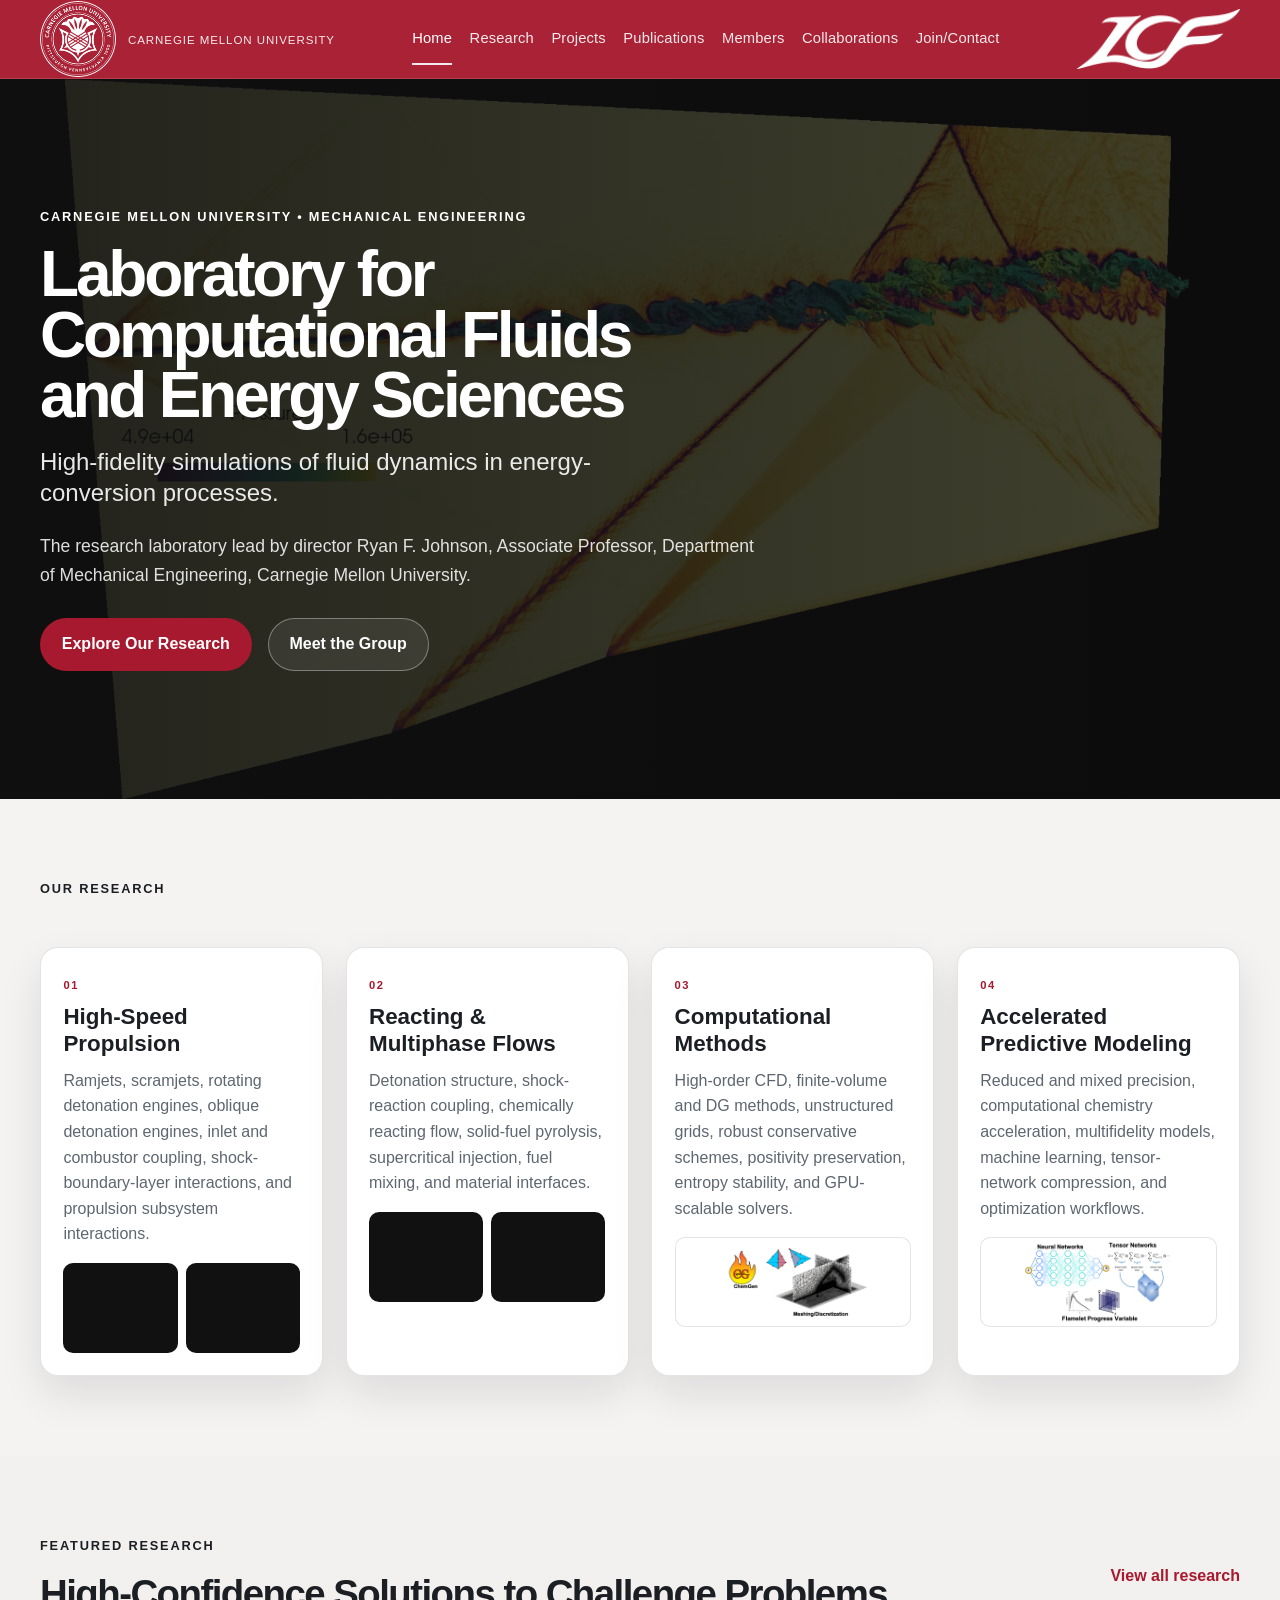
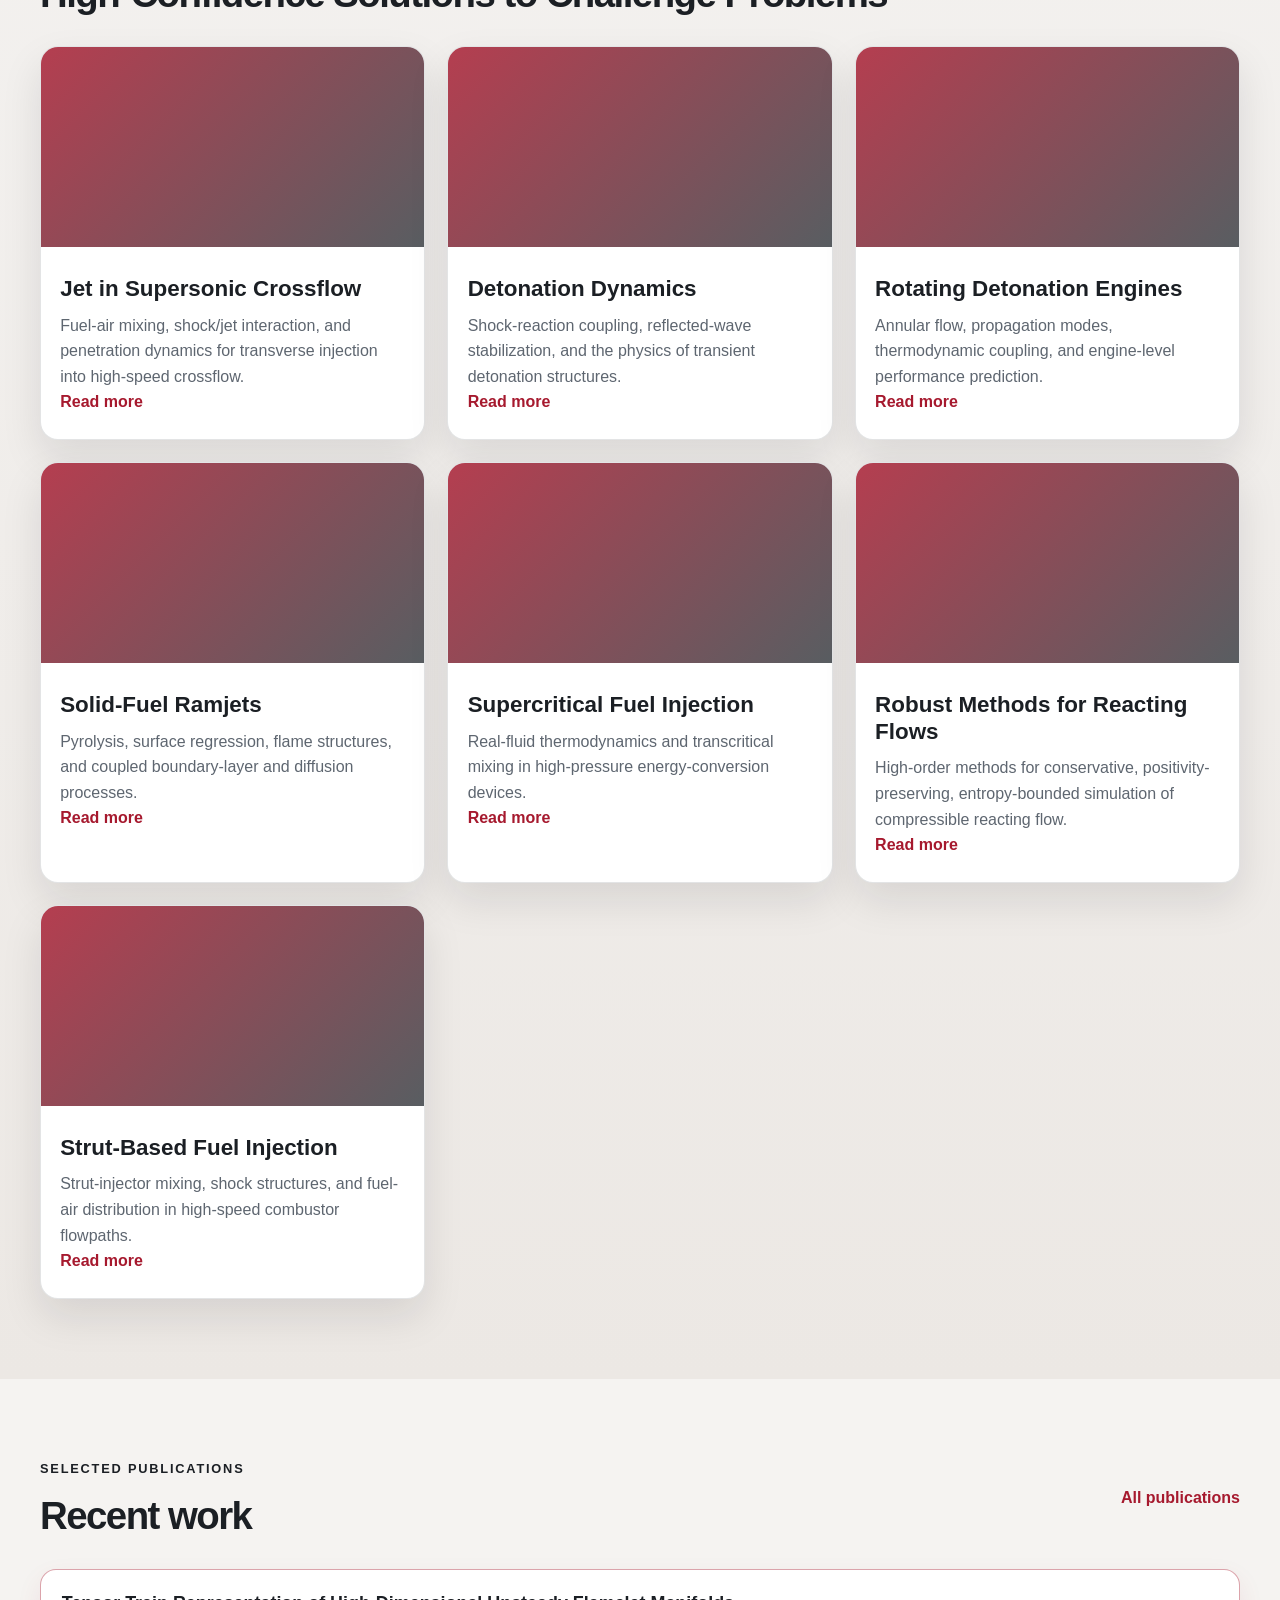
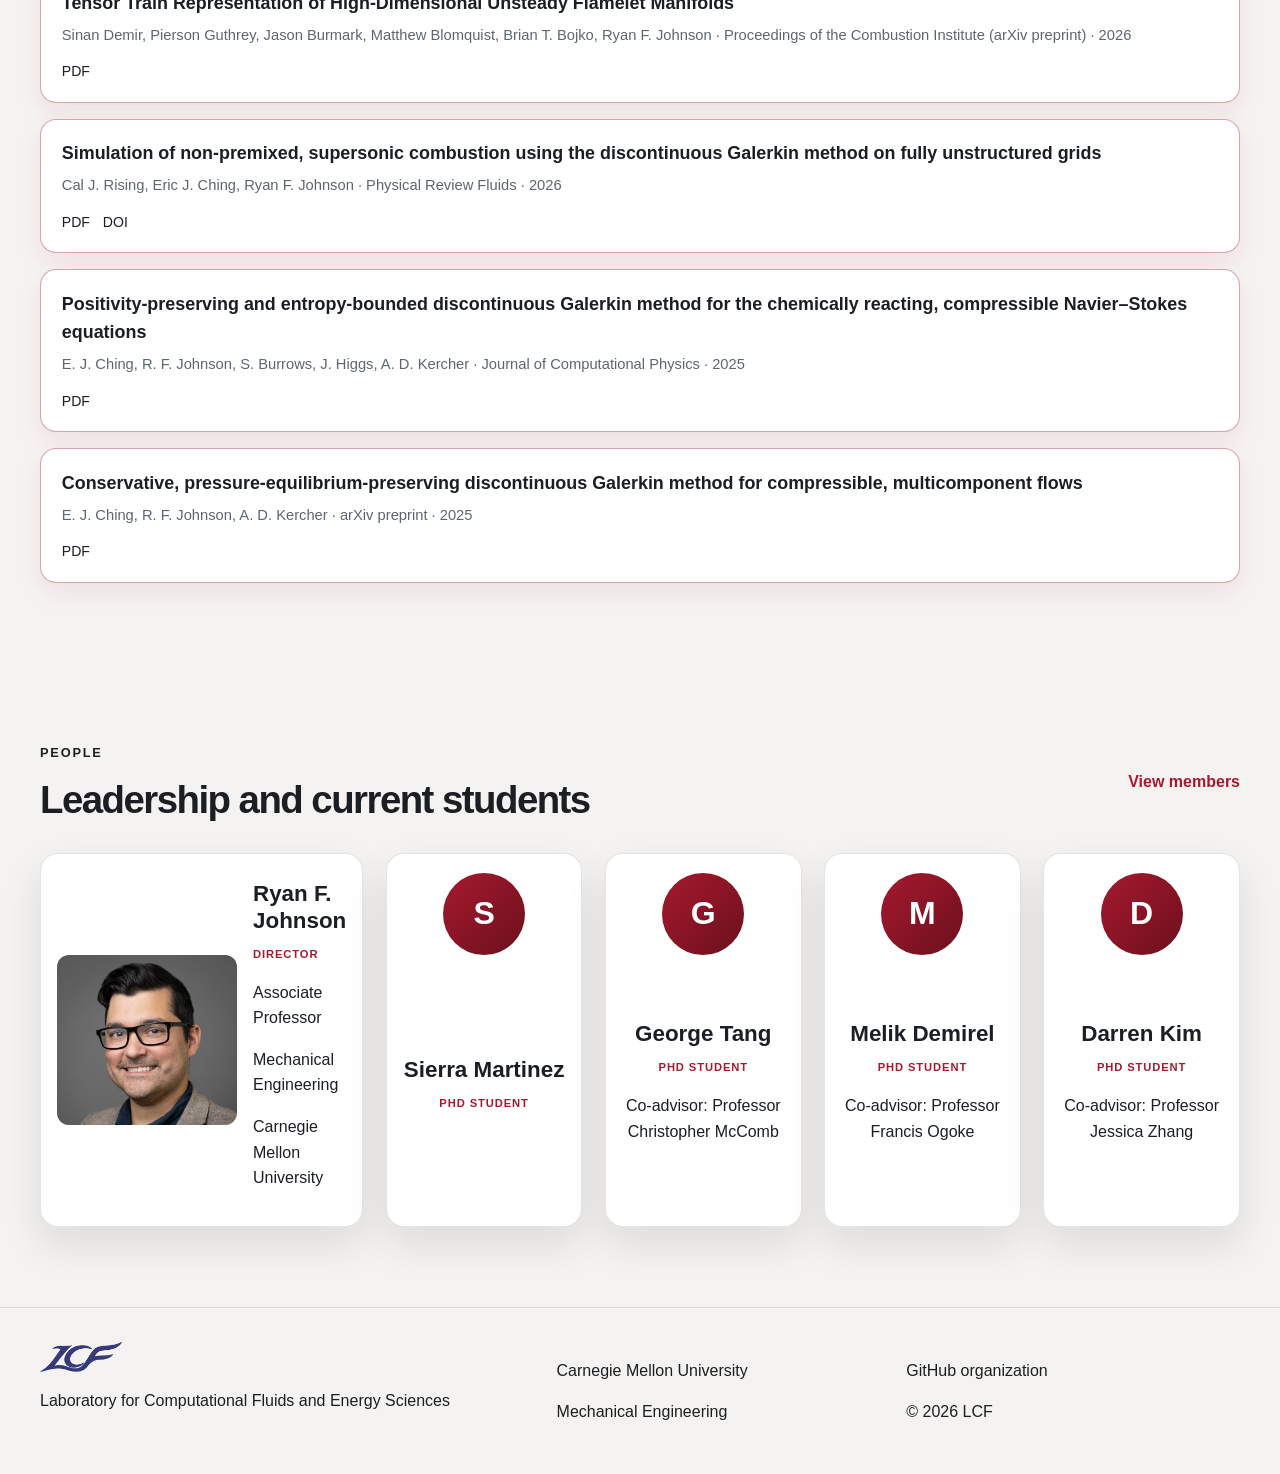
==== index.html @ c2c97f34 "Fix Ryan's headshot crop and add Sierra Martinez's bio and photo Ryan's photo now anchors to the top" ====
<!DOCTYPE html>
<html lang="en">
  <head>
    <meta charset="UTF-8" />
    <meta name="viewport" content="width=device-width, initial-scale=1.0" />
    <title>Laboratory for Computational Fluids and Energy Sciences | Carnegie Mellon University</title>
    <meta
      name="description"
      content="Computational research in high-speed propulsion, reacting flows, numerical methods, and predictive simulation at Carnegie Mellon University."
    />
    <meta property="og:title" content="Laboratory for Computational Fluids and Energy Sciences" />
    <meta property="og:type" content="website" />
    <meta property="og:description" content="Predictive computation for high-speed propulsion and reacting flows." />
    <meta property="og:image" content="https://cmu-lcf.github.io/assets/people/ryan-johnson.jpg" />
    <meta property="og:url" content="https://cmu-lcf.github.io/" />
    <link rel="canonical" href="https://cmu-lcf.github.io/" />
    <link rel="icon" href="assets/logos/lcf-logo-white.png?v=1" type="image/png" />
    <link rel="stylesheet" href="assets/css/styles.css?v=18" />
    <script defer src="assets/js/site.js?v=18"></script>
  </head>
  <body data-page="home">
    <header class="site-header">
      <div class="container nav-wrap">
        <div class="brand brand-left" aria-label="Carnegie Mellon University home">
          <img src="assets/logos/cmu-seal-white.png" alt="Carnegie Mellon University seal" />
          <div>
            <span class="brand-small">Carnegie Mellon University</span>
          </div>
        </div>

        <nav class="main-nav" aria-label="Main navigation">
          <a href="index.html" class="active">Home</a>
          <a href="research.html">Research</a>
          <a href="projects.html">Projects</a>
          <a href="publications.html">Publications</a>
          <a href="members.html">Members</a>
          <a href="collaborations.html">Collaborations</a>
          <a href="contact.html">Join/Contact</a>
        </nav>

        <div class="brand brand-right" aria-label="LCF logo">
          <img class="logo-mark-img" src="assets/logos/lcf-logo-white.png" alt="Laboratory for Computational Fluids and Energy Sciences logo" />
        </div>

        <button class="nav-toggle" aria-label="Toggle navigation" aria-expanded="false">
          <span></span><span></span><span></span>
        </button>
      </div>
    </header>

    <main>
      <section class="hero">
        <div class="hero-video-wrap">
          <video class="hero-video" autoplay muted loop playsinline poster="assets/images/hero-poster.jpg">
            <source src="video/web/splitter-plate.mp4?v=2" type="video/mp4" />
          </video>
        </div>
        <div class="hero-overlay"></div>
        <div class="container hero-inner">
          <div class="hero-copy">
            <p class="eyebrow">Carnegie Mellon University • Mechanical Engineering</p>
            <h1>
              Laboratory for<br />
              Computational Fluids<br />
              and Energy Sciences
            </h1>
            <p class="subtitle">
              High-fidelity simulations of fluid dynamics in energy-conversion processes.
            </p>
            <p class="tagline">The research laboratory lead by director Ryan F. Johnson, Associate Professor, Department of Mechanical Engineering, Carnegie Mellon University.</p>
            <div class="hero-actions">
              <a class="button primary" href="research.html">Explore Our Research</a>
              <a class="button secondary" href="members.html">Meet the Group</a>
            </div>
          </div>
        </div>
      </section>

<section class="section">
        <div class="container">
          <div class="section-head">
            <div>
              <p class="section-kicker">Our research</p>
            </div>
          </div>

          <div class="pillar-grid">
            <article class="pillar-card">
              <span class="pillar-index">01</span>
              <h3>High-Speed Propulsion</h3>
              <p>Ramjets, scramjets, rotating detonation engines, oblique detonation engines, inlet and combustor coupling, shock-boundary-layer interactions, and propulsion subsystem interactions.</p>
              <div class="pillar-media-row">
                <video autoplay muted loop playsinline aria-label="Rotating detonation engine simulation">
                  <source src="video/web/rde-two-wave.mp4?v=2" type="video/mp4" />
                </video>
                <video autoplay muted loop playsinline aria-label="Solid-fuel ramjet simulation">
                  <source src="video/web/solid-fuel-ramjet.mp4?v=2" type="video/mp4" />
                </video>
              </div>
            </article>
            <article class="pillar-card">
              <span class="pillar-index">02</span>
              <h3>Reacting &amp; Multiphase Flows</h3>
              <p>Detonation structure, shock-reaction coupling, chemically reacting flow, solid-fuel pyrolysis, supercritical injection, fuel mixing, and material interfaces.</p>
              <div class="pillar-media-row">
                <video autoplay muted loop playsinline aria-label="Supercritical fuel injection simulation">
                  <source src="video/web/supercritical-injection.mp4?v=2" type="video/mp4" />
                </video>
                <video autoplay muted loop playsinline aria-label="Jet in supersonic crossflow simulation">
                  <source src="video/web/jiscf-side.mp4?v=2" type="video/mp4" />
                </video>
              </div>
            </article>
            <article class="pillar-card">
              <span class="pillar-index">03</span>
              <h3>Computational Methods</h3>
              <p>High-order CFD, finite-volume and DG methods, unstructured grids, robust conservative schemes, positivity preservation, entropy stability, and GPU-scalable solvers.</p>
              <div class="pillar-media-row single">
                <img src="assets/images/computational.png?v=2" alt="Computational workflow: ChemGen chemistry generation, tetrahedral finite elements, and unstructured mesh discretization" />
              </div>
            </article>
            <article class="pillar-card">
              <span class="pillar-index">04</span>
              <h3>Accelerated Predictive Modeling</h3>
              <p>Reduced and mixed precision, computational chemistry acceleration, multifidelity models, machine learning, tensor-network compression, and optimization workflows.</p>
              <div class="pillar-media-row single">
                <img src="assets/images/acceleration.png" alt="Accelerated modeling workflow: neural networks, tensor networks, and flamelet progress variable manifolds" />
              </div>
            </article>
          </div>
        </div>
      </section>

      <section class="section section-contrast">
        <div class="container">
          <div class="section-head split-head">
            <div>
              <p class="section-kicker">Featured research</p>
              <h2>High-Confidence Solutions to Challenge Problems</h2>
            </div>
            <a href="research.html" class="text-link">View all research</a>
          </div>

          <div class="feature-grid">
            <article class="feature-card">
              <div class="feature-media">
                <video autoplay muted loop playsinline aria-label="Jet in supersonic crossflow simulation">
                  <source src="video/web/jiscf-side.mp4?v=2" type="video/mp4" />
                </video>
              </div>
              <div class="feature-body">
                <h3>Jet in Supersonic Crossflow</h3>
                <p>Fuel-air mixing, shock/jet interaction, and penetration dynamics for transverse injection into high-speed crossflow.</p>
                <a href="research.html#reacting-multiphase-flows">Read more</a>
              </div>
            </article>
            <article class="feature-card">
              <div class="feature-media">
                <video autoplay muted loop playsinline aria-label="2D H2 detonation simulation">
                  <source src="video/web/2d-h2-detonation.mp4?v=2" type="video/mp4" />
                </video>
              </div>
              <div class="feature-body">
                <h3>Detonation Dynamics</h3>
                <p>Shock-reaction coupling, reflected-wave stabilization, and the physics of transient detonation structures.</p>
                <a href="research.html#reacting-multiphase-flows">Read more</a>
              </div>
            </article>
            <article class="feature-card">
              <div class="feature-media">
                <video autoplay muted loop playsinline aria-label="Rotating detonation engine simulation">
                  <source src="video/web/rde-two-wave.mp4?v=2" type="video/mp4" />
                </video>
              </div>
              <div class="feature-body">
                <h3>Rotating Detonation Engines</h3>
                <p>Annular flow, propagation modes, thermodynamic coupling, and engine-level performance prediction.</p>
                <a href="research.html#high-speed-propulsion">Read more</a>
              </div>
            </article>
            <article class="feature-card">
              <div class="feature-media">
                <video autoplay muted loop playsinline aria-label="Solid-fuel ramjet simulation">
                  <source src="video/web/solid-fuel-ramjet.mp4?v=2" type="video/mp4" />
                </video>
              </div>
              <div class="feature-body">
                <h3>Solid-Fuel Ramjets</h3>
                <p>Pyrolysis, surface regression, flame structures, and coupled boundary-layer and diffusion processes.</p>
                <a href="research.html#high-speed-propulsion">Read more</a>
              </div>
            </article>
            <article class="feature-card">
              <div class="feature-media">
                <video autoplay muted loop playsinline aria-label="Supercritical fuel injection simulation">
                  <source src="video/web/supercritical-injection.mp4?v=2" type="video/mp4" />
                </video>
              </div>
              <div class="feature-body">
                <h3>Supercritical Fuel Injection</h3>
                <p>Real-fluid thermodynamics and transcritical mixing in high-pressure energy-conversion devices.</p>
                <a href="research.html#reacting-multiphase-flows">Read more</a>
              </div>
            </article>
            <article class="feature-card">
              <div class="feature-media">
                <video autoplay muted loop playsinline aria-label="Mixing layer density simulation">
                  <source src="video/web/mixing-layer-density.mp4?v=2" type="video/mp4" />
                </video>
              </div>
              <div class="feature-body">
                <h3>Robust Methods for Reacting Flows</h3>
                <p>High-order methods for conservative, positivity-preserving, entropy-bounded simulation of compressible reacting flow.</p>
                <a href="research.html#computational-methods">Read more</a>
              </div>
            </article>
            <article class="feature-card">
              <div class="feature-media">
                <video autoplay muted loop playsinline aria-label="Strut-based fuel injection simulation">
                  <source src="video/web/strut-dlr.mp4?v=2" type="video/mp4" />
                </video>
              </div>
              <div class="feature-body">
                <h3>Strut-Based Fuel Injection</h3>
                <p>Strut-injector mixing, shock structures, and fuel-air distribution in high-speed combustor flowpaths.</p>
                <a href="research.html#high-speed-propulsion">Read more</a>
              </div>
            </article>
          </div>
        </div>
      </section>

      <section class="section">
        <div class="container">
          <div class="section-head split-head">
            <div>
              <p class="section-kicker">Selected publications</p>
              <h2>Recent work</h2>
            </div>
            <a href="publications.html" class="text-link">All publications</a>
          </div>
          <div id="home-publications" class="publication-list compact-list" aria-live="polite"></div>
        </div>
      </section>

      <section class="section people-section">
        <div class="container">
          <div class="section-head split-head">
            <div>
              <p class="section-kicker">People</p>
              <h2>Leadership and current students</h2>
            </div>
            <a href="members.html" class="text-link">View members</a>
          </div>

          <div class="people-row">
            <article class="person-card profile-card large">
              <img src="assets/people/ryan-johnson.jpg" alt="Ryan F. Johnson" style="object-position: top;" />
              <div class="person-copy">
                <h3>Ryan F. Johnson</h3>
                <p class="person-role">Director</p>
                <p>Associate Professor</p>
                <p>Mechanical Engineering</p>
                <p>Carnegie Mellon University</p>
              </div>
            </article>

            <article class="person-card profile-card">
              <div class="person-avatar" aria-label="Student placeholder">S</div>
              <div class="person-copy">
                <h3>Sierra Martinez</h3>
                <p class="person-role">PhD Student</p>
              </div>
            </article>

            <article class="person-card profile-card">
              <div class="person-avatar" aria-label="Student placeholder">G</div>
              <div class="person-copy">
                <h3>George Tang</h3>
                <p class="person-role">PhD Student</p>
                <p>Co-advisor: <a href="https://cmudrc.github.io/" target="_blank" rel="noreferrer">Professor Christopher McComb</a></p>
              </div>
            </article>

            <article class="person-card profile-card">
              <div class="person-avatar" aria-label="Student placeholder">M</div>
              <div class="person-copy">
                <h3>Melik Demirel</h3>
                <p class="person-role">PhD Student</p>
                <p>Co-advisor: <a href="https://forgelab-cmu.com/" target="_blank" rel="noreferrer">Professor Francis Ogoke</a></p>
              </div>
            </article>

            <article class="person-card profile-card">
              <div class="person-avatar" aria-label="Student placeholder">D</div>
              <div class="person-copy">
                <h3>Darren Kim</h3>
                <p class="person-role">PhD Student</p>
                <p>Co-advisor: <a href="https://www.meche.engineering.cmu.edu/faculty/zhang-computational-bio-modeling-lab.html" target="_blank" rel="noreferrer">Professor Jessica Zhang</a></p>
              </div>
            </article>
          </div>
        </div>
      </section>
    </main>

    <footer class="site-footer">
      <div class="container footer-grid">
        <div>
          <img class="footer-brand-img" src="assets/logos/lcf-logo.png" alt="Laboratory for Computational Fluids and Energy Sciences logo" />
          <p>Laboratory for Computational Fluids and Energy Sciences</p>
        </div>
        <div>
          <p>Carnegie Mellon University</p>
          <p>Mechanical Engineering</p>
        </div>
        <div>
          <p><a href="https://github.com/CMU-LCF">GitHub organization</a></p>
          <p>© 2026 LCF</p>
        </div>
      </div>
    </footer>
  </body>
</html>
---- assets/css/styles.css ----
:root {
  --cmu-red: #a6192e;
  --cmu-red-deep: #7d0d1d;
  --charcoal: #1f2328;
  --charcoal-soft: #2e3339;
  --paper: #f5f3f1;
  --ink: #1b1f24;
  --muted: #5e6670;
  --line: rgba(31, 35, 40, 0.12);
  --panel: #ffffff;
  --shadow: 0 18px 40px rgba(16, 20, 25, 0.1);
  --max-width: 1200px;
}

* { box-sizing: border-box; }

html { scroll-behavior: smooth; }
body {
  margin: 0;
  font-family: 'Segoe UI', Arial, sans-serif;
  background: var(--paper);
  color: var(--ink);
  line-height: 1.6;
}

a { color: inherit; text-decoration: none; }
img { max-width: 100%; display: block; }
video { max-width: 100%; display: block; }

.container {
  width: min(var(--max-width), calc(100% - 2rem));
  margin: 0 auto;
}

.narrow { max-width: 860px; }

.site-header {
  position: sticky;
  top: 0;
  z-index: 100;
  background: rgba(166, 25, 46, 0.96);
  backdrop-filter: blur(10px);
  border-bottom: 1px solid rgba(255,255,255,0.12);
}

.nav-wrap {
  display: flex;
  align-items: center;
  justify-content: space-between;
  min-height: 78px;
  gap: 1rem;
}

.brand {
  display: flex;
  align-items: center;
  gap: 0.75rem;
  color: #fff;
  flex-shrink: 0;
}

.brand img {
  width: 76px;
  height: 76px;
  object-fit: contain;
}

.brand-left {
  min-width: 220px;
}

.brand-right {
  min-width: 90px;
  justify-content: flex-end;
}

.brand-small {
  font-size: 0.72rem;
  letter-spacing: 0.08em;
  text-transform: uppercase;
  color: rgba(255,255,255,0.9);
}

.logo-mark {
  font-size: 1.8rem;
  font-weight: 800;
  letter-spacing: 0.08em;
  color: #fff;
}

.brand .logo-mark-img {
  height: 60px;
  width: auto;
}

.main-nav {
  display: flex;
  justify-content: center;
  flex-wrap: wrap;
  gap: 1.1rem;
  font-size: 0.92rem;
  letter-spacing: 0.01em;
}

.main-nav a {
  color: rgba(255,255,255,0.9);
  transition: color 0.15s ease;
  padding: 0.4rem 0;
  position: relative;
}

.main-nav a:hover,
.main-nav a:focus-visible,
.main-nav a.active {
  color: #fff;
}

.main-nav a.active::after {
  content: "";
  position: absolute;
  left: 0;
  right: 0;
  bottom: -8px;
  height: 2px;
  background: rgba(255,255,255,0.9);
}

.nav-toggle {
  display: none;
  width: 44px;
  height: 44px;
  border: 1px solid rgba(255,255,255,0.25);
  background: transparent;
  border-radius: 8px;
  cursor: pointer;
}

.nav-toggle span {
  display: block;
  width: 20px;
  height: 2px;
  background: white;
  margin: 5px auto;
}

.hero {
  position: relative;
  min-height: 720px;
  display: flex;
  align-items: center;
  background: #111;
  overflow: hidden;
}

.hero-video-wrap,
.hero-overlay {
  position: absolute;
  inset: 0;
}

.hero-video {
  width: 100%;
  height: 100%;
  object-fit: cover;
  opacity: 0.48;
  filter: contrast(1.1) saturate(0.9) brightness(0.78);
}

.hero-overlay {
  background: linear-gradient(90deg, rgba(17,17,17,0.8), rgba(17,17,17,0.42));
}

.hero-inner {
  position: relative;
  z-index: 1;
  width: min(var(--max-width), calc(100% - 2rem));
}

.hero-copy {
  max-width: 720px;
  color: #fff;
  padding: 2rem 0;
}

.eyebrow,
.section-kicker {
  margin: 0 0 1rem;
  font-size: 0.8rem;
  letter-spacing: 0.14em;
  text-transform: uppercase;
  font-weight: 700;
}

.hero-copy h1 {
  margin: 0;
  font-size: clamp(2.7rem, 5vw, 5rem);
  line-height: 0.95;
  letter-spacing: -0.05em;
  font-weight: 800;
}

.subtitle {
  margin-top: 1.25rem;
  font-size: clamp(1.1rem, 2vw, 1.5rem);
  line-height: 1.3;
  max-width: 620px;
  color: rgba(255,255,255,0.9);
}

.tagline {
  font-size: 1.1rem;
  color: rgba(255,255,255,0.86);
  margin-top: 1rem;
}

.hero-meta {
  margin-top: 1.5rem;
  color: rgba(255,255,255,0.78);
  font-size: 0.95rem;
}

.hero-meta p { margin: 0.14rem 0; }

.hero-actions {
  margin-top: 1.8rem;
  display: flex;
  flex-wrap: wrap;
  gap: 1rem;
}

.button {
  display: inline-flex;
  align-items: center;
  justify-content: center;
  min-height: 46px;
  padding: 0.8rem 1.3rem;
  border-radius: 999px;
  font-weight: 700;
  border: 1px solid transparent;
  transition: transform 0.15s ease, border-color 0.15s ease;
}

.button:hover,
.button:focus-visible {
  transform: translateY(-1px);
}

.button.primary {
  background: var(--cmu-red);
  color: white;
}

.button.secondary {
  background: rgba(255,255,255,0.08);
  border-color: rgba(255,255,255,0.35);
  color: white;
}

.section {
  padding: 5rem 0;
}

.problem-section {
  background: #f0eeeb;
}

.problem-section h2,
.section-head h2,
.page-hero h1,
.research-body h2,
.text-section h2 {
  font-size: clamp(2rem, 3vw, 3rem);
  line-height: 1.08;
  letter-spacing: -0.04em;
  margin: 0;
}

.scale-flow {
  margin-top: 2rem;
  display: grid;
  gap: 0.4rem;
  font-size: 0.85rem;
  font-weight: 800;
  letter-spacing: 0.08em;
  text-transform: uppercase;
  color: var(--charcoal);
}

.arrow {
  font-size: 1.2rem;
  color: var(--cmu-red);
  margin-left: 0.2rem;
}

.section-head {
  display: flex;
  justify-content: space-between;
  align-items: end;
  margin-bottom: 2rem;
  gap: 1rem;
}

.split-head {
  align-items: center;
}

.pillar-grid,
.feature-grid,
.people-row,
.member-grid,
.projects-grid {
  display: grid;
  gap: 1.4rem;
}

.pillar-grid {
  grid-template-columns: repeat(4, minmax(0, 1fr));
}

.pillar-card,
.feature-card,
.person-card,
.project-card,
.research-card,
.member-card {
  background: var(--panel);
  border: 1px solid var(--line);
  border-radius: 18px;
  box-shadow: var(--shadow);
}

.pillar-card {
  padding: 1.4rem;
}

.pillar-media-row {
  display: grid;
  grid-template-columns: 1fr 1fr;
  gap: 0.5rem;
  margin-top: 1rem;
}

.pillar-media-row video,
.pillar-media-row img {
  width: 100%;
  height: 90px;
  border-radius: 10px;
  display: block;
}

.pillar-media-row video {
  object-fit: cover;
  background: #111;
}

.pillar-media-row img {
  object-fit: contain;
  background: #fff;
  border: 1px solid var(--line);
}

.pillar-media-row.single {
  grid-template-columns: 1fr;
}

.pillar-index {
  display: inline-block;
  font-size: 0.7rem;
  letter-spacing: 0.14em;
  text-transform: uppercase;
  color: var(--cmu-red);
  font-weight: 800;
}

.pillar-card h3,
.feature-body h3,
.person-copy h3,
.project-card h3,
.member-card h3 {
  margin: 0.5rem 0 0.6rem;
  font-size: 1.4rem;
  line-height: 1.2;
}

.pillar-card p,
.feature-body p,
.research-body p,
.member-card p,
.project-card p,
.text-section p,
.research-overview p {
  margin: 0;
  color: var(--muted);
}

.section-contrast {
  background: linear-gradient(180deg, #f3f1ef 0%, #ece8e4 100%);
}

.feature-grid {
  grid-template-columns: repeat(3, minmax(0, 1fr));
}

.feature-card {
  overflow: hidden;
}

.feature-media {
  height: 200px;
  background: linear-gradient(135deg, rgba(166,25,46,0.84), rgba(47,53,58,0.8));
}

.feature-media video {
  width: 100%;
  height: 100%;
  object-fit: cover;
}

.media-placeholder {
  background: linear-gradient(135deg, rgba(166,25,46,.9), rgba(96,96,96,.8)),
    linear-gradient(0deg, rgba(255,255,255,.08), rgba(255,255,255,.08));
}

.media-placeholder.alt { background: linear-gradient(135deg, rgba(38,41,46,.8), rgba(166,25,46,.7)); }
.media-placeholder.alt-2 { background: linear-gradient(135deg, rgba(74,76,80,.8), rgba(166,25,46,.7)); }
.media-placeholder.alt-3 { background: linear-gradient(135deg, rgba(166,25,46,.7), rgba(48,58,82,.8)); }
.media-placeholder.alt-4 { background: linear-gradient(135deg, rgba(51,59,74,.8), rgba(166,25,46,.7)); }
.media-placeholder.alt-5 { background: linear-gradient(135deg, rgba(17,17,17,.8), rgba(166,25,46,.6)); }

.feature-body {
  padding: 1.3rem 1.2rem 1.5rem;
}

.feature-body a,
.inline-links a,
.publication-header-links a,
.text-link {
  color: var(--cmu-red);
  font-weight: 700;
}

.people-row {
  grid-template-columns: 1.5fr repeat(4, minmax(0, 1fr));
}

.profile-card {
  display: grid;
  grid-template-columns: 1fr;
  justify-items: center;
  text-align: center;
  gap: 0.75rem;
  padding: 1.2rem 1rem;
}

.profile-card.large {
  grid-template-columns: 180px 1fr;
  justify-items: stretch;
  text-align: left;
  align-items: center;
  gap: 1rem;
}

.profile-card img {
  width: 100%;
  height: 170px;
  object-fit: cover;
  border-radius: 12px;
  background: #ddd;
}

.person-avatar {
  width: 82px;
  height: 82px;
  border-radius: 50%;
  background: linear-gradient(135deg, var(--cmu-red), #6b101d);
  color: white;
  display: grid;
  place-items: center;
  font-size: 2rem;
  font-weight: 800;
}

.person-role {
  text-transform: uppercase;
  letter-spacing: 0.08em;
  font-size: 0.7rem;
  font-weight: 800;
  color: var(--cmu-red);
}

.page-hero {
  background: linear-gradient(180deg, #1e2328 0%, #2c343b 100%);
  color: white;
  padding: 4rem 0 3rem;
}

.small-hero {
  min-height: 220px;
  display: grid;
  align-items: center;
}

.research-overview {
  max-width: 900px;
  font-size: 1.18rem;
}

.research-card {
  display: grid;
  grid-template-columns: minmax(0,1.1fr) minmax(0,1.4fr);
  gap: 2rem;
  align-items: stretch;
  padding: 0;
  overflow: hidden;
}

.research-card.reverse {
  grid-template-columns: minmax(0,1.4fr) minmax(0,1.1fr);
}

.research-card.reverse .research-visual { order: 2; }
.research-card.reverse .research-body { order: 1; }

.research-visual {
  min-height: 340px;
  background: linear-gradient(135deg, rgba(166,25,46,0.8), rgba(17,17,17,0.85));
  overflow: hidden;
}

.research-visual img,
.research-visual > video {
  width: 100%;
  height: 100%;
  object-fit: contain;
  object-position: center;
  display: block;
}

.research-visual img {
  background: #0b0b0b;
}

.research-visual > video {
  background: #0b0b0b;
}

.research-media-grid {
  display: grid;
  grid-template-columns: 1fr;
  grid-template-rows: 1fr 1fr;
  gap: 4px;
  height: 100%;
  min-height: 340px;
}

.research-media-grid video {
  width: 100%;
  height: 100%;
  min-height: 0;
  object-fit: contain;
  background: #0b0b0b;
  display: block;
}

.visual-one { background: linear-gradient(135deg, rgba(166,25,46,.9), rgba(31,35,40,.85)); }
.visual-two { background: linear-gradient(135deg, rgba(56,58,64,.85), rgba(166,25,46,.8)); }
.visual-three { background: linear-gradient(135deg, rgba(166,25,46,.8), rgba(95,97,101,.8)); }
.visual-four { background: linear-gradient(135deg, rgba(36,41,46,.9), rgba(166,25,46,.7)); }

.research-body {
  padding: 2rem;
}

.inline-links {
  display: flex;
  flex-wrap: wrap;
  gap: 1rem;
  margin-top: 1.25rem;
}

.logo-grid {
  display: grid;
  grid-template-columns: repeat(auto-fit, minmax(160px, 1fr));
  gap: 1.4rem;
  margin-top: 1.5rem;
}

.logo-grid-sponsors {
  grid-template-columns: repeat(auto-fit, minmax(160px, 220px));
}

.logo-card {
  display: flex;
  align-items: center;
  justify-content: center;
  min-height: 130px;
  padding: 1.5rem;
  background: var(--panel);
  border: 1px solid var(--line);
  border-radius: 18px;
  box-shadow: var(--shadow);
  transition: transform 0.15s ease;
}

.logo-card:hover,
.logo-card:focus-visible {
  transform: translateY(-3px);
}

.logo-card img {
  max-width: 100%;
  max-height: 90px;
  object-fit: contain;
}

.filter-bar {
  display: grid;
  gap: 1rem;
  margin-bottom: 2rem;
}

#publication-search {
  width: min(100%, 420px);
  min-height: 46px;
  padding: 0.8rem 1rem;
  border: 1px solid var(--line);
  border-radius: 10px;
  font: inherit;
}

.contact-form {
  display: grid;
  gap: 1.2rem;
  max-width: 560px;
  margin-top: 1.5rem;
}

.form-row {
  display: grid;
  gap: 0.4rem;
}

.form-row label {
  font-size: 0.85rem;
  font-weight: 700;
  color: var(--ink);
}

.form-row input,
.form-row select,
.form-row textarea {
  padding: 0.8rem 1rem;
  border: 1px solid var(--line);
  border-radius: 10px;
  font: inherit;
  background: var(--panel);
  color: var(--ink);
  resize: vertical;
}

.form-row input:focus,
.form-row select:focus,
.form-row textarea:focus {
  outline: 2px solid var(--cmu-red);
  outline-offset: 1px;
}

.contact-form .button {
  justify-self: start;
}

.form-status {
  margin: 0;
  font-size: 0.9rem;
  color: var(--muted);
}

.tag-cloud {
  display: flex;
  flex-wrap: wrap;
  gap: 0.6rem;
}

.tag {
  border: 1px solid var(--line);
  background: #fff;
  border-radius: 999px;
  padding: 0.45rem 0.8rem;
  font-size: 0.8rem;
  color: var(--ink);
  cursor: pointer;
}

.tag.active {
  background: var(--cmu-red);
  color: white;
  border-color: var(--cmu-red);
}

.publication-list {
  display: grid;
  gap: 1rem;
}

.publication-item {
  background: #fff;
  border: 1px solid var(--line);
  border-radius: 16px;
  padding: 1.2rem 1.3rem;
}

.publication-item h3 {
  margin: 0 0 0.4rem;
  font-size: 1.12rem;
}

.publication-meta {
  color: var(--muted);
  font-size: 0.92rem;
  margin-bottom: 0.8rem;
}

.publication-links {
  display: flex;
  flex-wrap: wrap;
  gap: 0.8rem;
  font-size: 0.88rem;
}

.publication-item.is-selected {
  border-color: rgba(166,25,46,0.4);
  box-shadow: 0 10px 26px rgba(166,25,46,0.08);
}

.member-grid,
.projects-grid {
  grid-template-columns: repeat(3, minmax(0, 1fr));
}

.member-card,
.project-card {
  padding: 1.2rem;
}

.member-card img {
  width: 100%;
  height: 230px;
  object-fit: cover;
  border-radius: 12px;
  background: #ddd;
  margin-bottom: 0.9rem;
}

.project-card img {
  width: 100%;
  height: 170px;
  object-fit: contain;
  border-radius: 12px;
  background: #fff;
  border: 1px solid var(--line);
  margin-bottom: 0.9rem;
}

.director-card {
  display: grid;
  grid-template-columns: 220px 1fr;
  gap: 2rem;
  align-items: start;
  max-width: 900px;
  margin: 0 auto;
  padding: 2rem;
  background: var(--panel);
  border: 1px solid var(--line);
  border-radius: 18px;
  box-shadow: var(--shadow);
}

.member-grid > .director-card {
  grid-column: 1 / -1;
  max-width: none;
  margin: 0;
}

.director-card img {
  width: 100%;
  height: 220px;
  object-fit: cover;
  border-radius: 12px;
  background: #ddd;
}

.director-copy h2 {
  margin: 0 0 0.3rem;
  font-size: 1.8rem;
}

.director-bio {
  margin: 0.8rem 0 0;
  color: var(--muted);
  line-height: 1.7;
}

.bio-list-title {
  margin: 1.2rem 0 0.4rem;
  font-size: 0.78rem;
  letter-spacing: 0.06em;
  text-transform: uppercase;
  color: var(--cmu-red);
}

.bio-list {
  margin: 0;
  padding-left: 1.2rem;
  color: var(--muted);
  line-height: 1.6;
}

.project-card .status {
  display: inline-block;
  padding: 0.3rem 0.6rem;
  border-radius: 999px;
  font-size: 0.72rem;
  background: rgba(166,25,46,0.1);
  color: var(--cmu-red);
  font-weight: 700;
  margin-bottom: 0.6rem;
}

.site-footer {
  padding: 2.1rem 0;
  border-top: 1px solid var(--line);
  background: #f5f3f1;
}

.footer-grid {
  display: grid;
  grid-template-columns: 1.5fr 1fr 1fr;
  gap: 1rem;
  align-items: start;
}

.footer-brand {
  font-size: 1.4rem;
  font-weight: 800;
  margin-bottom: 0.2rem;
}

.footer-brand-img {
  height: 30px;
  width: auto;
  margin-bottom: 0.4rem;
}

.text-section {
  padding-top: 1rem;
}

.text-section p {
  margin-bottom: 1rem;
}

@media (max-width: 980px) {
  .pillar-grid,
  .feature-grid,
  .member-grid,
  .projects-grid,
  .people-row,
  .research-card,
  .research-card.reverse,
  .footer-grid {
    grid-template-columns: 1fr 1fr;
  }

  .people-row { grid-template-columns: repeat(2, minmax(0,1fr)); }
  .profile-card.large { grid-template-columns: 1fr; }
  .director-card { grid-template-columns: 160px 1fr; }
}

@media (max-width: 760px) {
  .nav-toggle { display: block; flex-shrink: 0; }

  .brand-left {
    min-width: 0;
    flex-shrink: 1;
  }

  .brand-small {
    white-space: normal;
    line-height: 1.25;
  }

  .brand-left img,
  .brand-right {
    flex-shrink: 0;
  }

  .brand-left img {
    width: 48px;
    height: 48px;
  }

  .brand .logo-mark-img {
    height: 38px;
  }

  .main-nav {
    position: absolute;
    top: 100%;
    left: 0;
    right: 0;
    display: none;
    flex-direction: column;
    background: var(--cmu-red);
    padding: 1rem 1.2rem 1.6rem;
    border-top: 1px solid rgba(255,255,255,0.2);
  }
  .main-nav.open { display: flex; }

  .hero {
    min-height: 600px;
  }

  .hero-actions {
    flex-direction: column;
    align-items: flex-start;
  }

  .pillar-grid,
  .feature-grid,
  .member-grid,
  .projects-grid,
  .people-row,
  .research-card,
  .research-card.reverse,
  .footer-grid {
    grid-template-columns: 1fr;
  }

  .nav-wrap { position: relative; }

  .director-card {
    grid-template-columns: 1fr;
    text-align: center;
  }

  .director-card img {
    width: 160px;
    height: 160px;
    margin: 0 auto;
  }
}

@media (prefers-reduced-motion: reduce) {
  * {
    animation: none !important;
    transition: none !important;
    scroll-behavior: auto !important;
  }
}
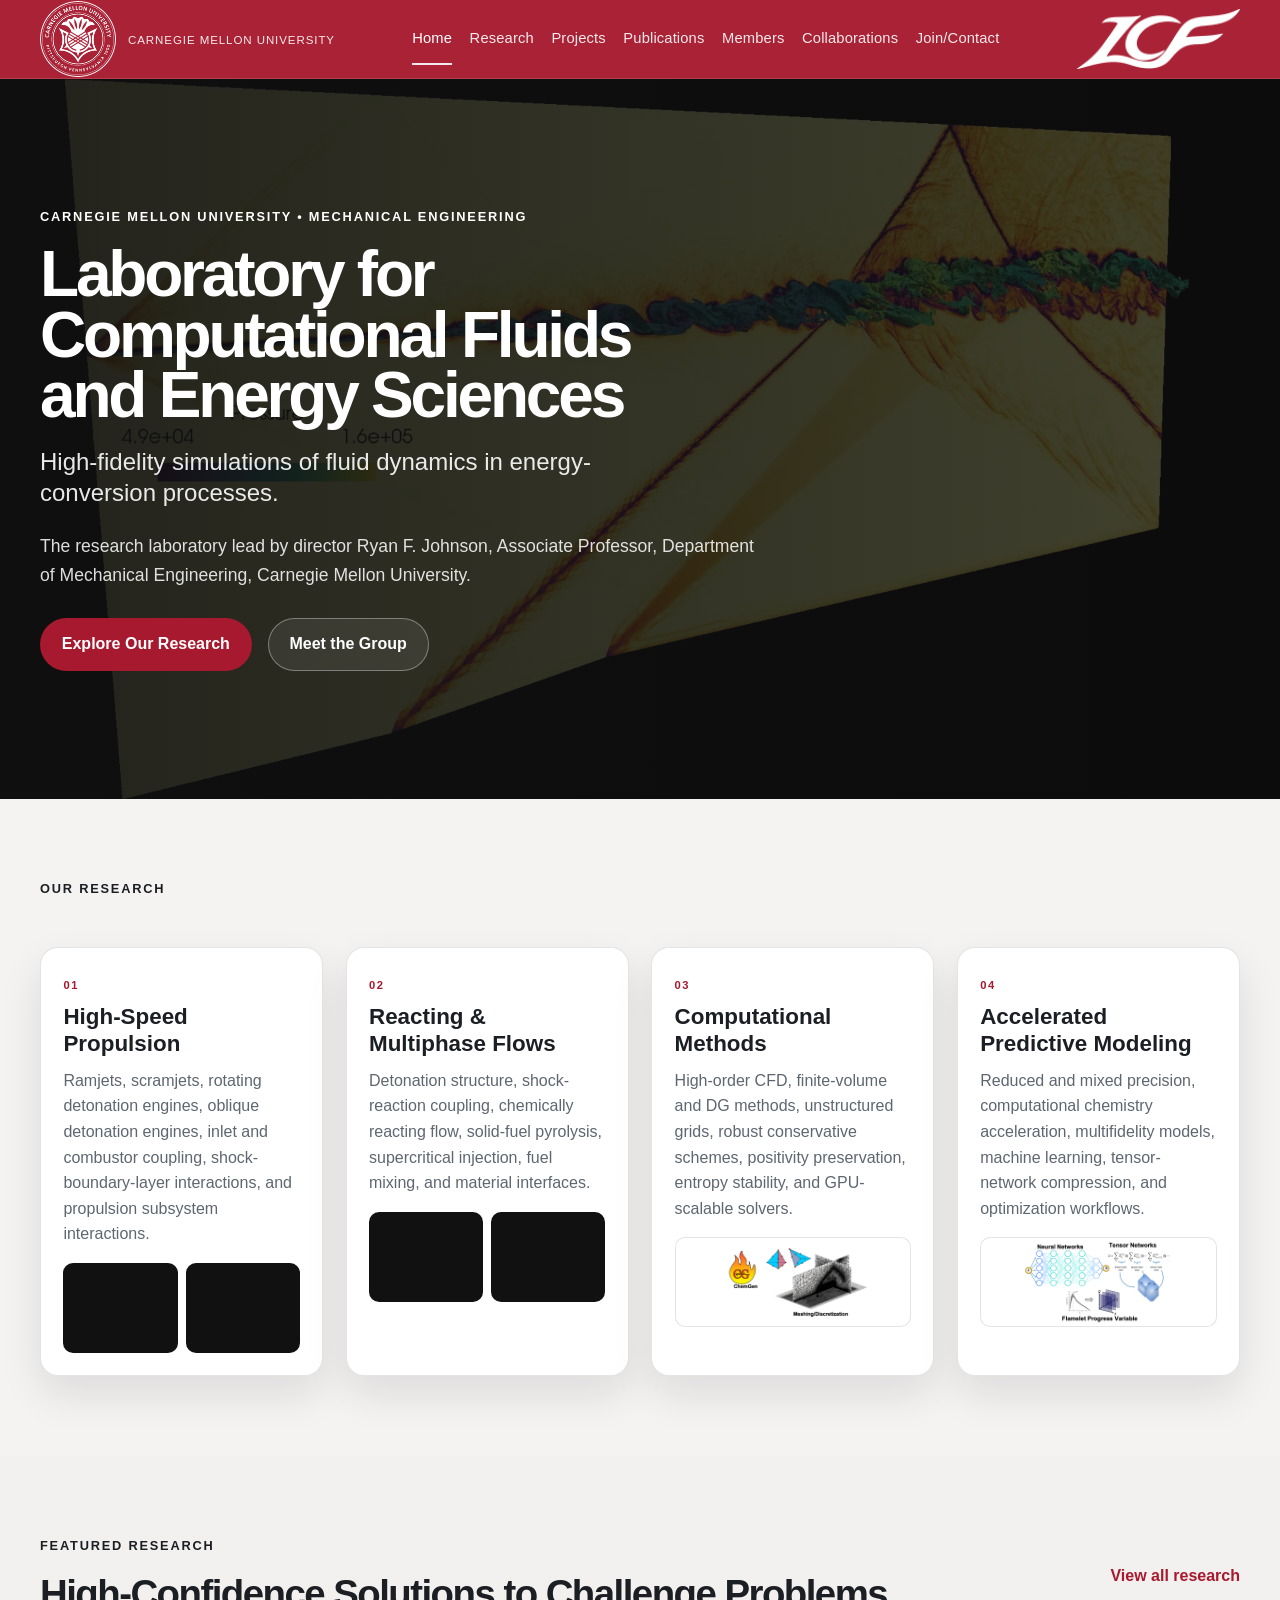
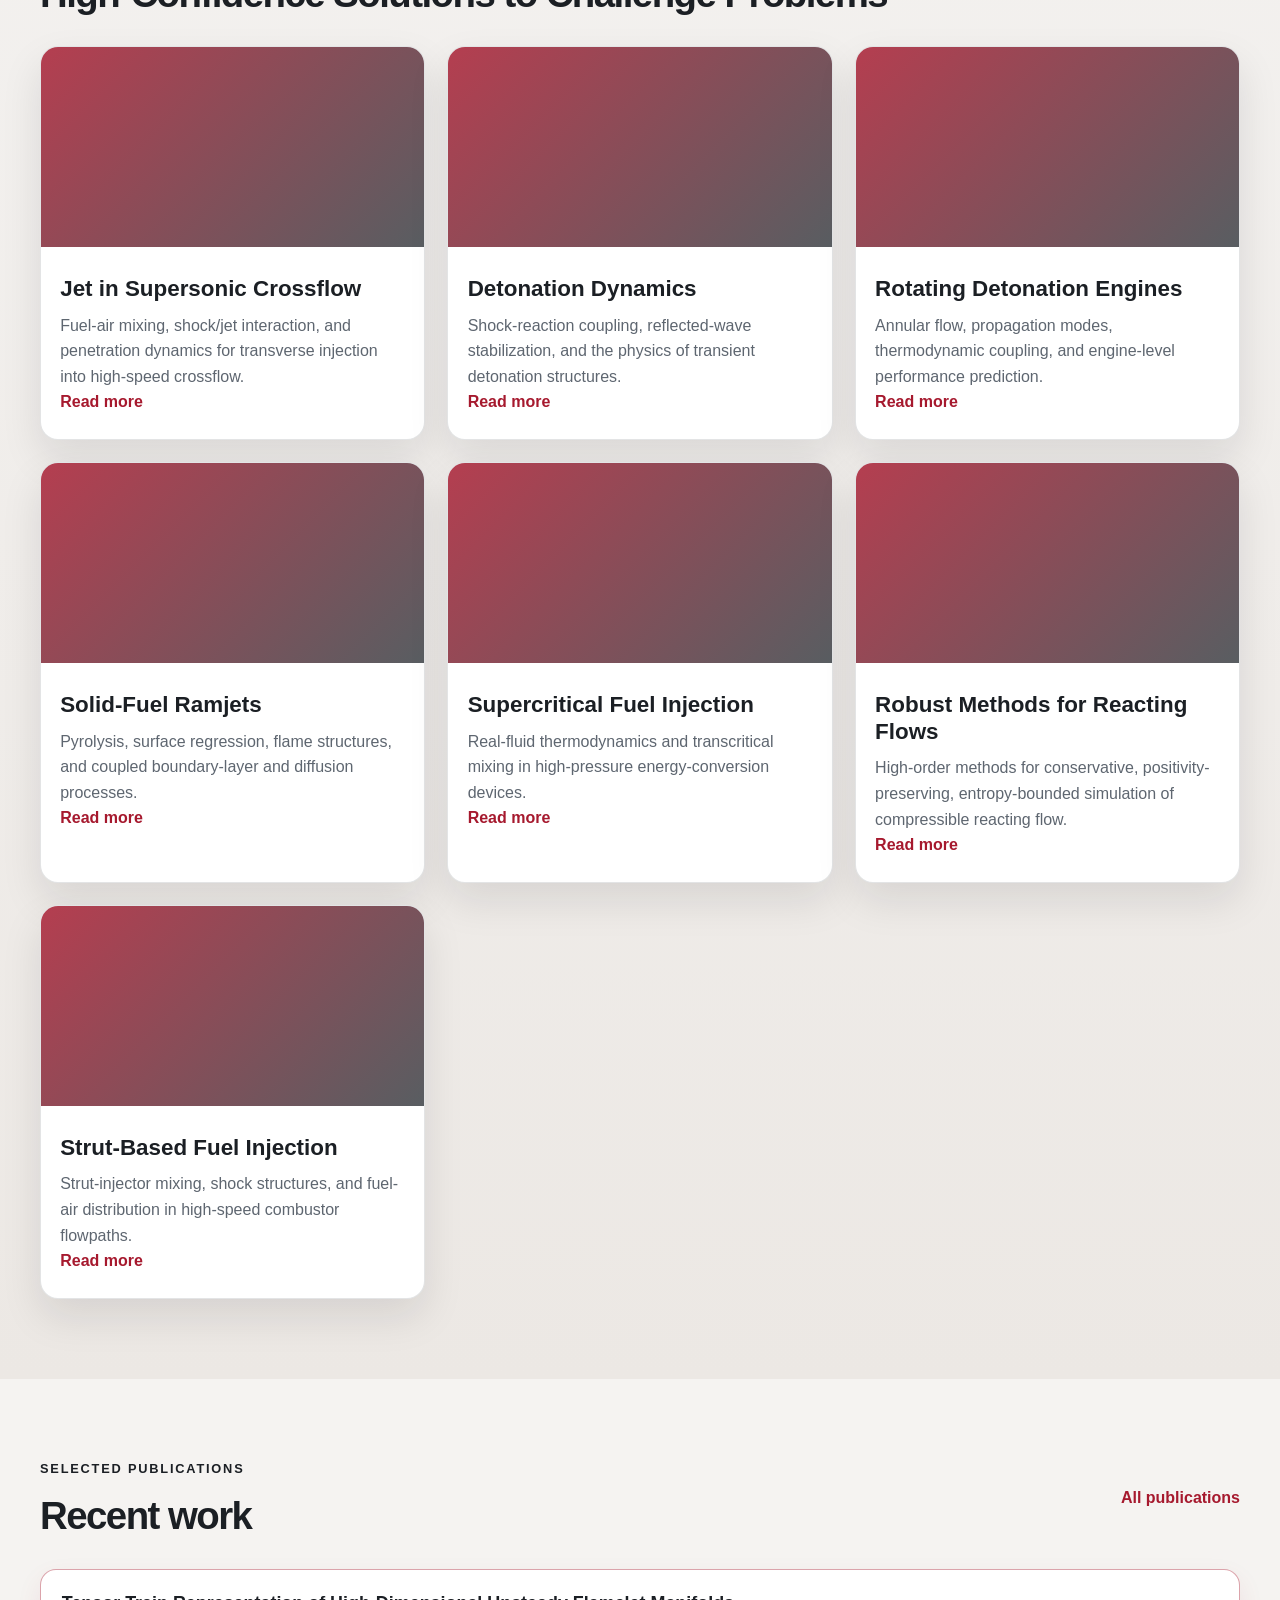
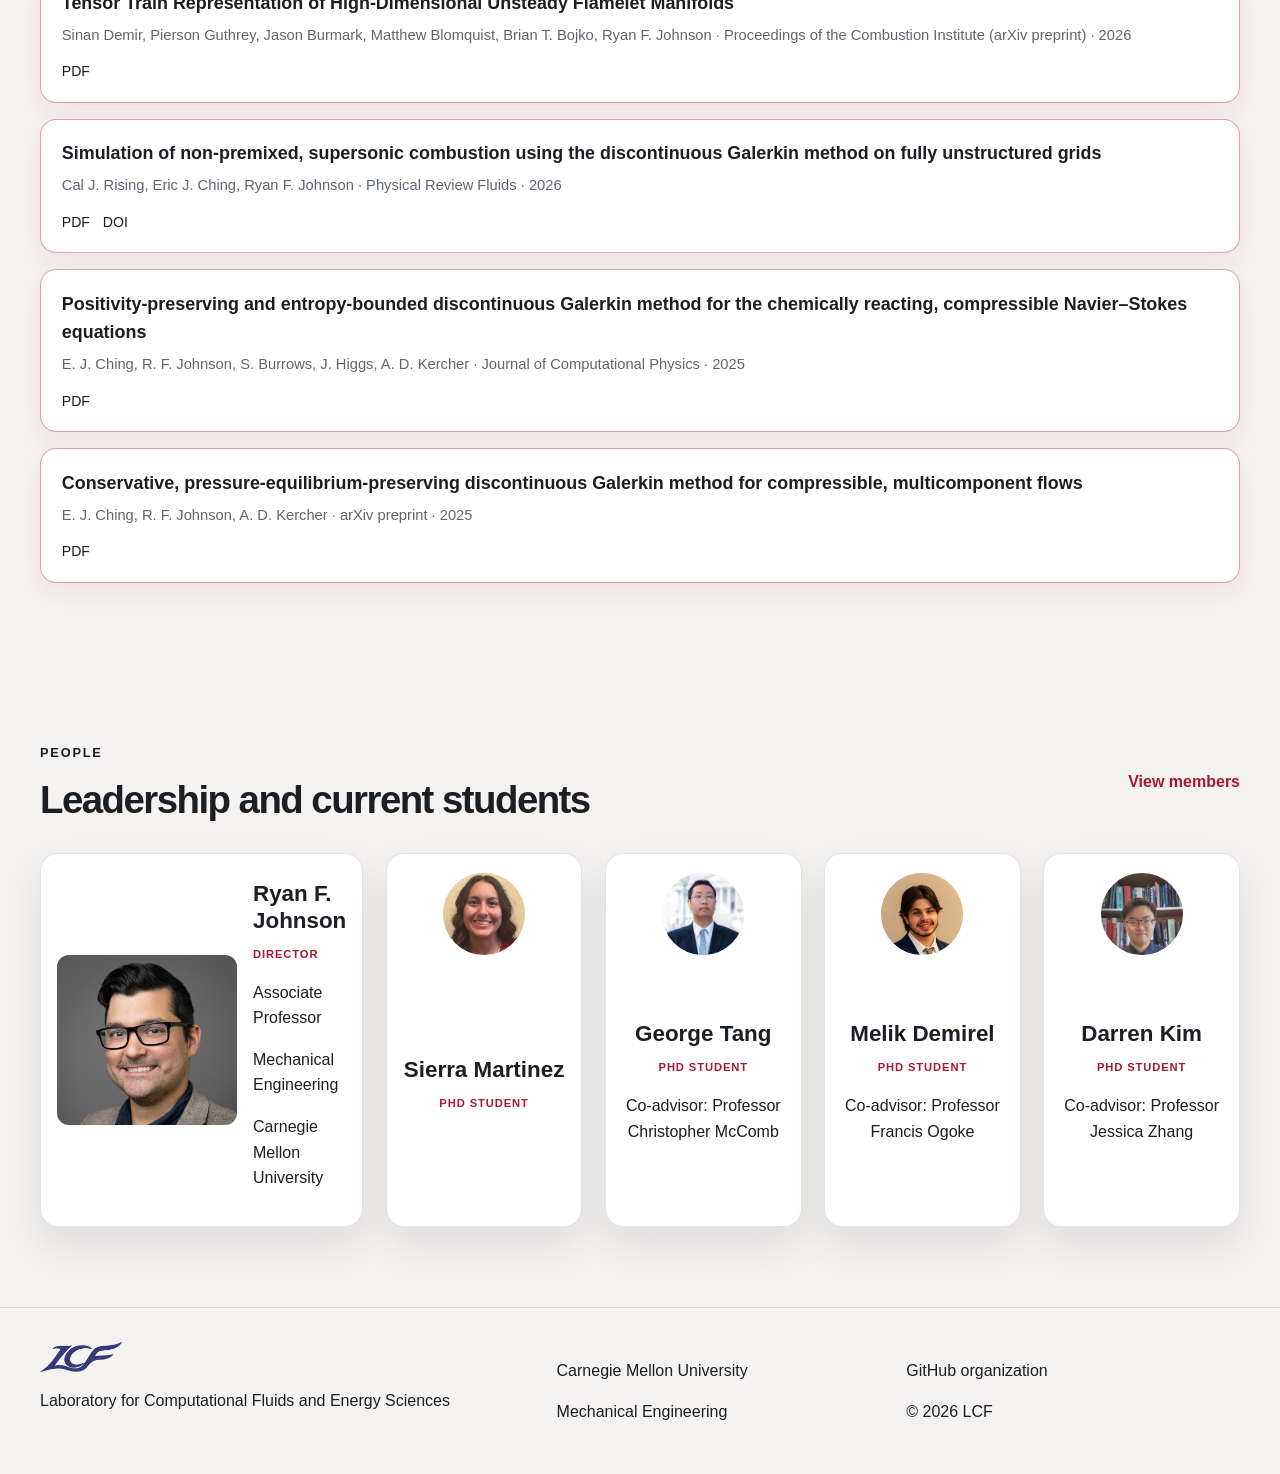
==== commit ca772d16: "Show real student photos on homepage People preview The compact cards for Sierra, George, Melik, and" ====
--- a/index.html
+++ b/index.html
@@ -15,8 +15,8 @@
     <meta property="og:url" content="https://cmu-lcf.github.io/" />
     <link rel="canonical" href="https://cmu-lcf.github.io/" />
     <link rel="icon" href="assets/logos/lcf-logo-white.png?v=1" type="image/png" />
-    <link rel="stylesheet" href="assets/css/styles.css?v=18" />
-    <script defer src="assets/js/site.js?v=18"></script>
+    <link rel="stylesheet" href="assets/css/styles.css?v=19" />
+    <script defer src="assets/js/site.js?v=19"></script>
   </head>
   <body data-page="home">
     <header class="site-header">
@@ -266,7 +266,7 @@
             </article>
 
             <article class="person-card profile-card">
-              <div class="person-avatar" aria-label="Student placeholder">S</div>
+              <img src="assets/people/sierra-martinez.jpg" alt="Sierra Martinez" style="object-position: top;" />
               <div class="person-copy">
                 <h3>Sierra Martinez</h3>
                 <p class="person-role">PhD Student</p>
@@ -274,7 +274,7 @@
             </article>
 
             <article class="person-card profile-card">
-              <div class="person-avatar" aria-label="Student placeholder">G</div>
+              <img src="assets/people/george-tang.jpg" alt="George Tang" style="object-position: top;" />
               <div class="person-copy">
                 <h3>George Tang</h3>
                 <p class="person-role">PhD Student</p>
@@ -283,7 +283,7 @@
             </article>
 
             <article class="person-card profile-card">
-              <div class="person-avatar" aria-label="Student placeholder">M</div>
+              <img src="assets/people/melik-demirel.jpg" alt="Melik Demirel" style="object-position: top;" />
               <div class="person-copy">
                 <h3>Melik Demirel</h3>
                 <p class="person-role">PhD Student</p>
@@ -292,7 +292,7 @@
             </article>
 
             <article class="person-card profile-card">
-              <div class="person-avatar" aria-label="Student placeholder">D</div>
+              <img src="assets/people/darren-kim.jpg" alt="Darren Kim" style="object-position: top;" />
               <div class="person-copy">
                 <h3>Darren Kim</h3>
                 <p class="person-role">PhD Student</p>
--- a/assets/css/styles.css
+++ b/assets/css/styles.css
@@ -468,6 +468,12 @@
   background: #ddd;
 }
 
+.profile-card:not(.large) img {
+  width: 82px;
+  height: 82px;
+  border-radius: 50%;
+}
+
 .person-avatar {
   width: 82px;
   height: 82px;
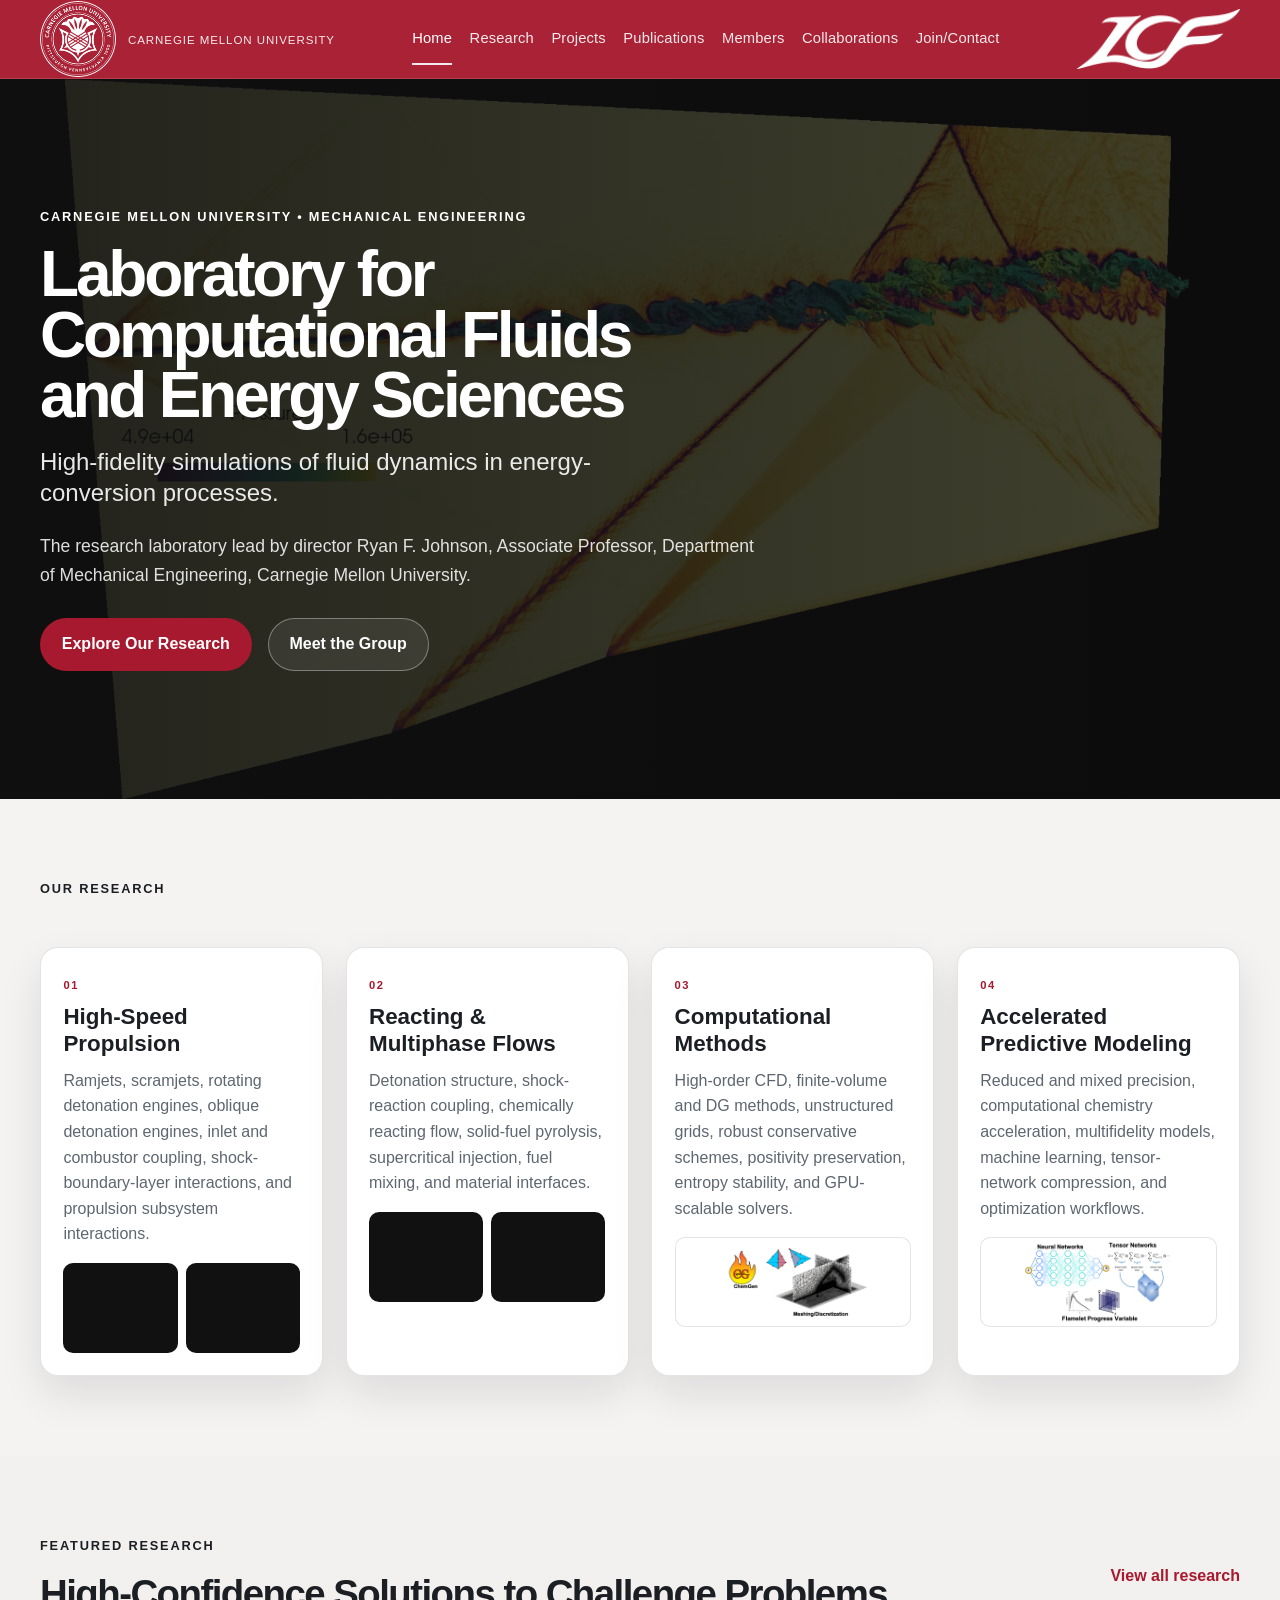
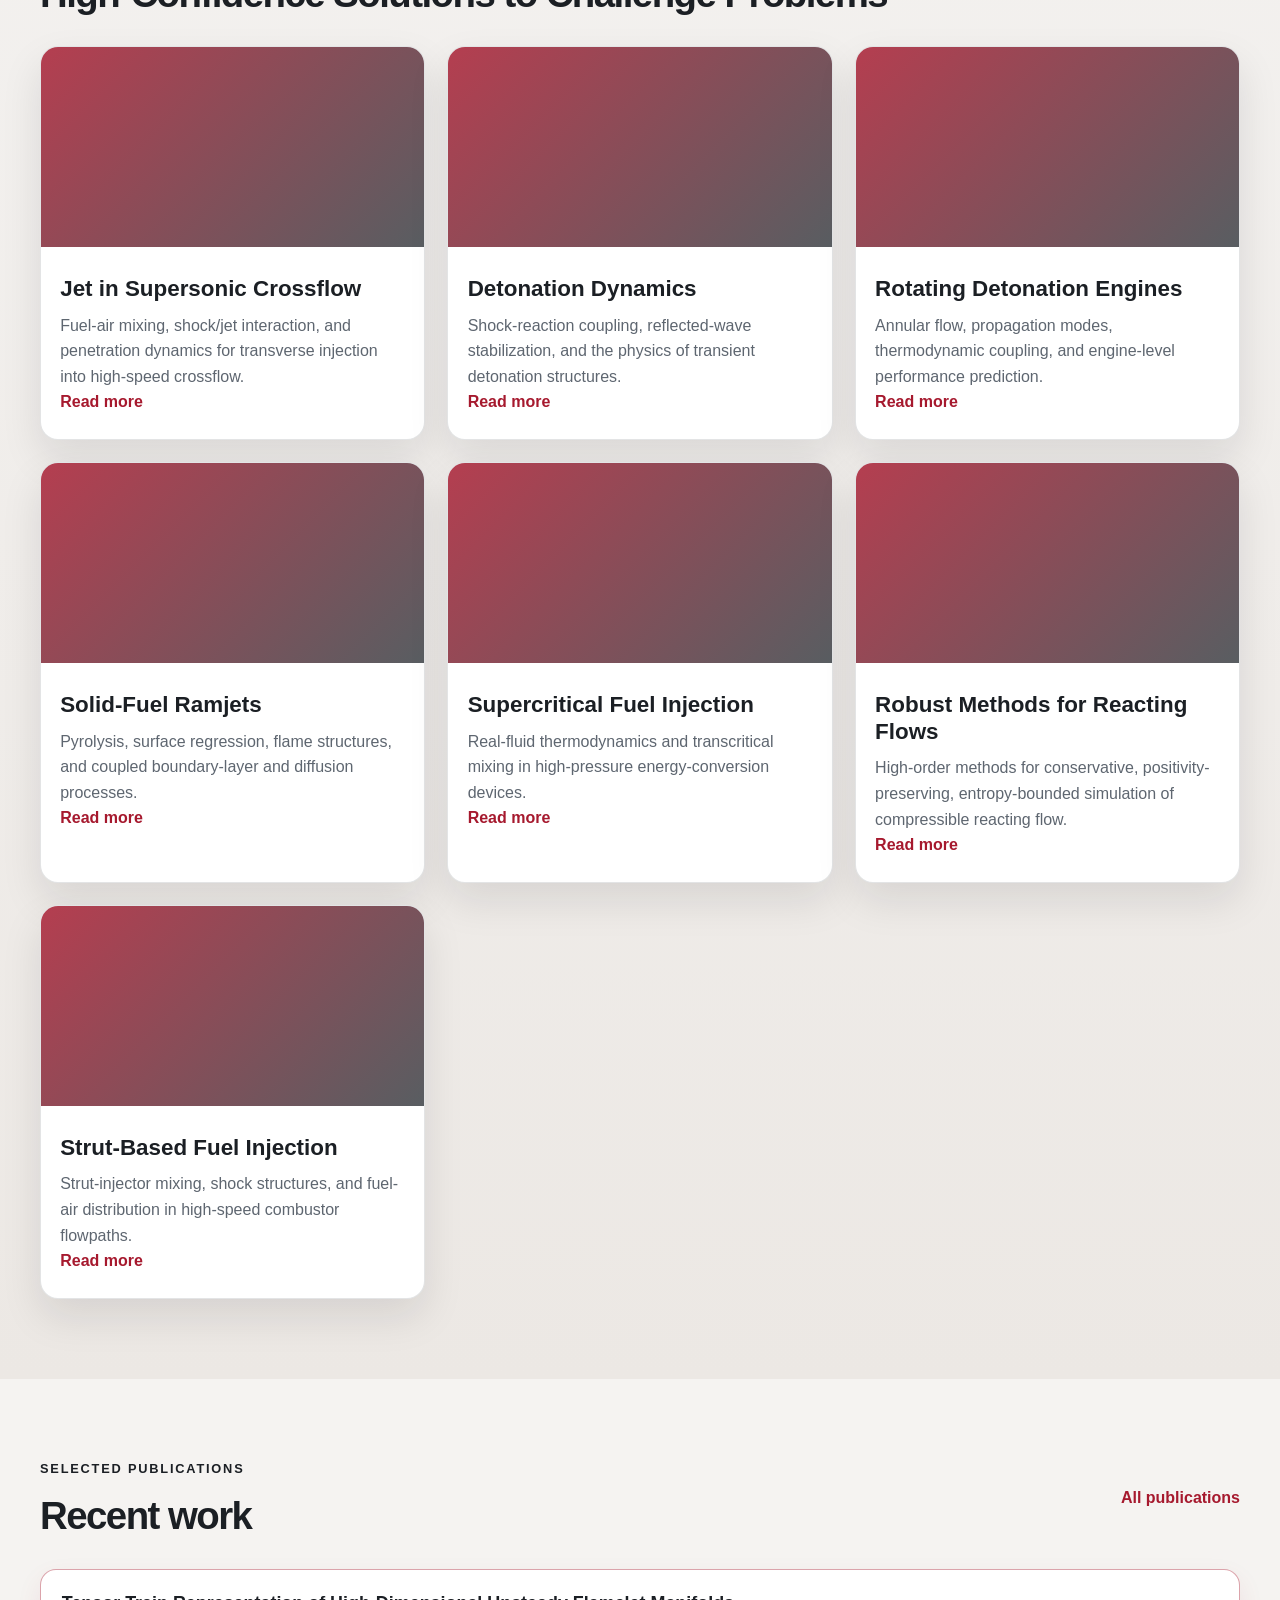
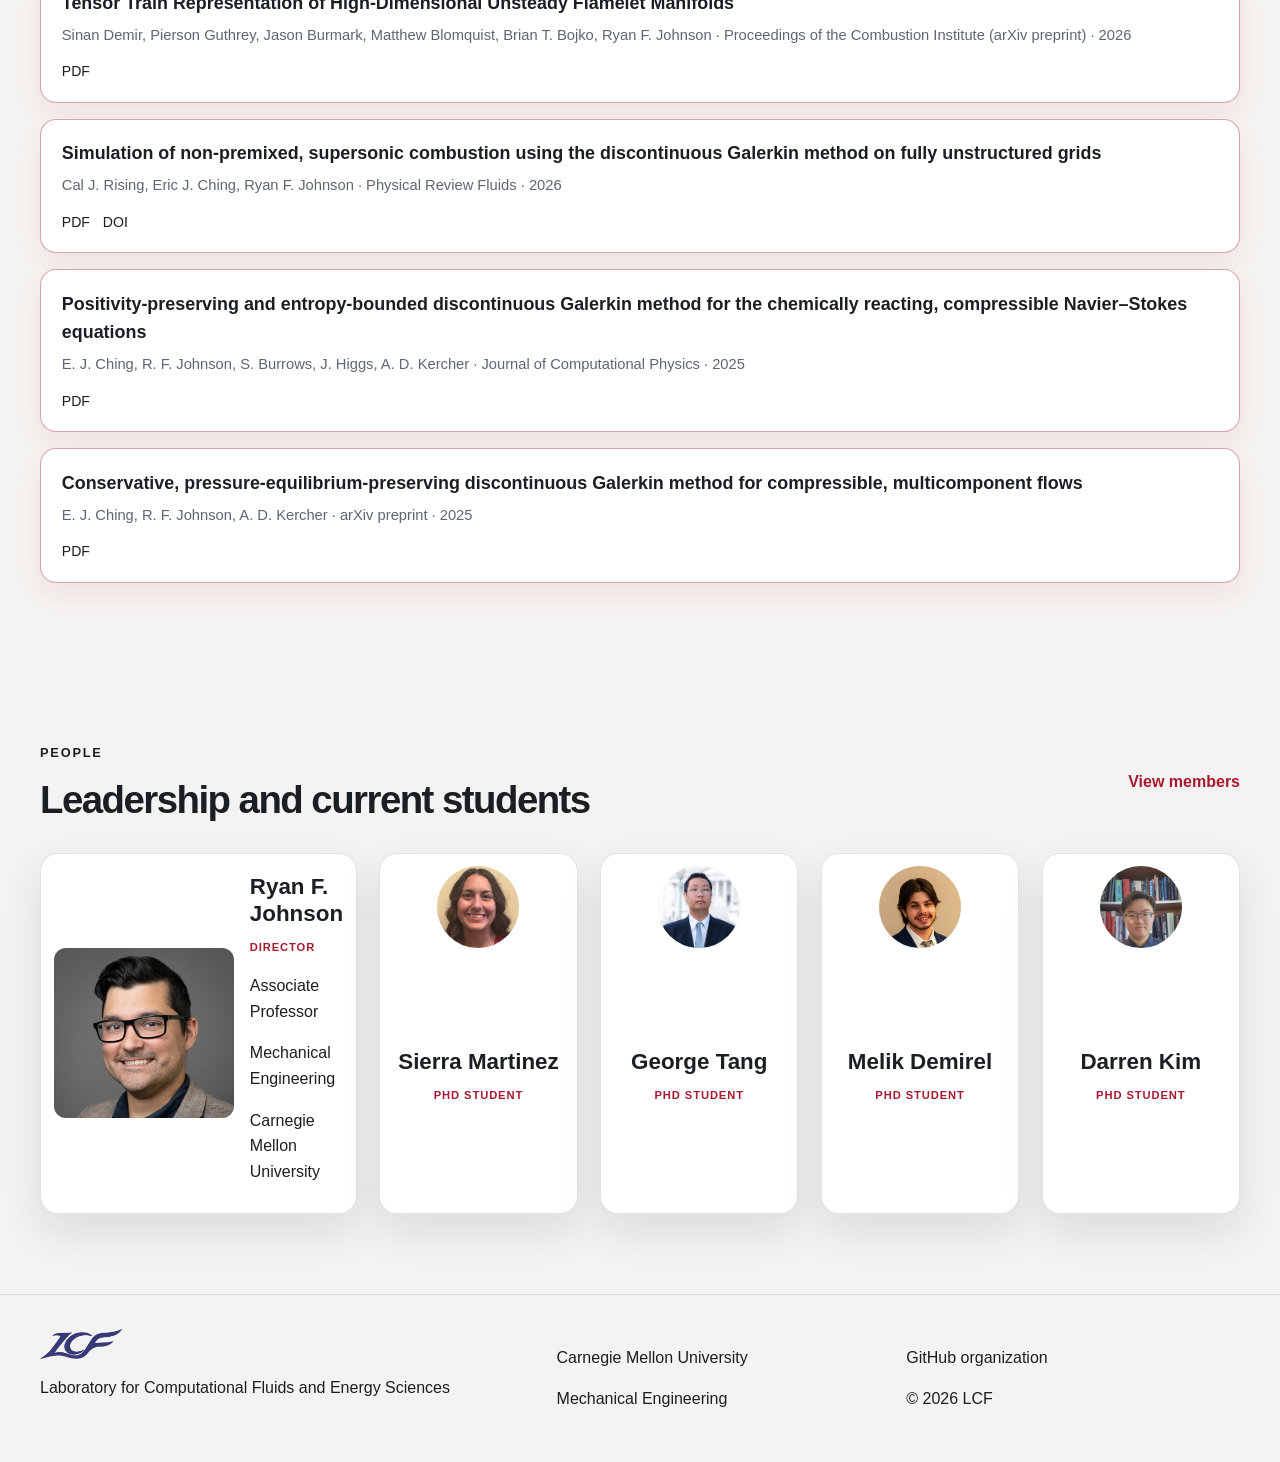
==== commit 99ead049: "Simplify homepage People preview cards Removed the co-advisor line from the compact student cards (k" ====
--- a/index.html
+++ b/index.html
@@ -15,8 +15,8 @@
     <meta property="og:url" content="https://cmu-lcf.github.io/" />
     <link rel="canonical" href="https://cmu-lcf.github.io/" />
     <link rel="icon" href="assets/logos/lcf-logo-white.png?v=1" type="image/png" />
-    <link rel="stylesheet" href="assets/css/styles.css?v=19" />
-    <script defer src="assets/js/site.js?v=19"></script>
+    <link rel="stylesheet" href="assets/css/styles.css?v=20" />
+    <script defer src="assets/js/site.js?v=20"></script>
   </head>
   <body data-page="home">
     <header class="site-header">
@@ -278,7 +278,6 @@
               <div class="person-copy">
                 <h3>George Tang</h3>
                 <p class="person-role">PhD Student</p>
-                <p>Co-advisor: <a href="https://cmudrc.github.io/" target="_blank" rel="noreferrer">Professor Christopher McComb</a></p>
               </div>
             </article>
 
@@ -287,7 +286,6 @@
               <div class="person-copy">
                 <h3>Melik Demirel</h3>
                 <p class="person-role">PhD Student</p>
-                <p>Co-advisor: <a href="https://forgelab-cmu.com/" target="_blank" rel="noreferrer">Professor Francis Ogoke</a></p>
               </div>
             </article>
 
@@ -296,7 +294,6 @@
               <div class="person-copy">
                 <h3>Darren Kim</h3>
                 <p class="person-role">PhD Student</p>
-                <p>Co-advisor: <a href="https://www.meche.engineering.cmu.edu/faculty/zhang-computational-bio-modeling-lab.html" target="_blank" rel="noreferrer">Professor Jessica Zhang</a></p>
               </div>
             </article>
           </div>
--- a/assets/css/styles.css
+++ b/assets/css/styles.css
@@ -448,8 +448,8 @@
   grid-template-columns: 1fr;
   justify-items: center;
   text-align: center;
-  gap: 0.75rem;
-  padding: 1.2rem 1rem;
+  gap: 0.5rem;
+  padding: 0.8rem 0.8rem;
 }
 
 .profile-card.large {
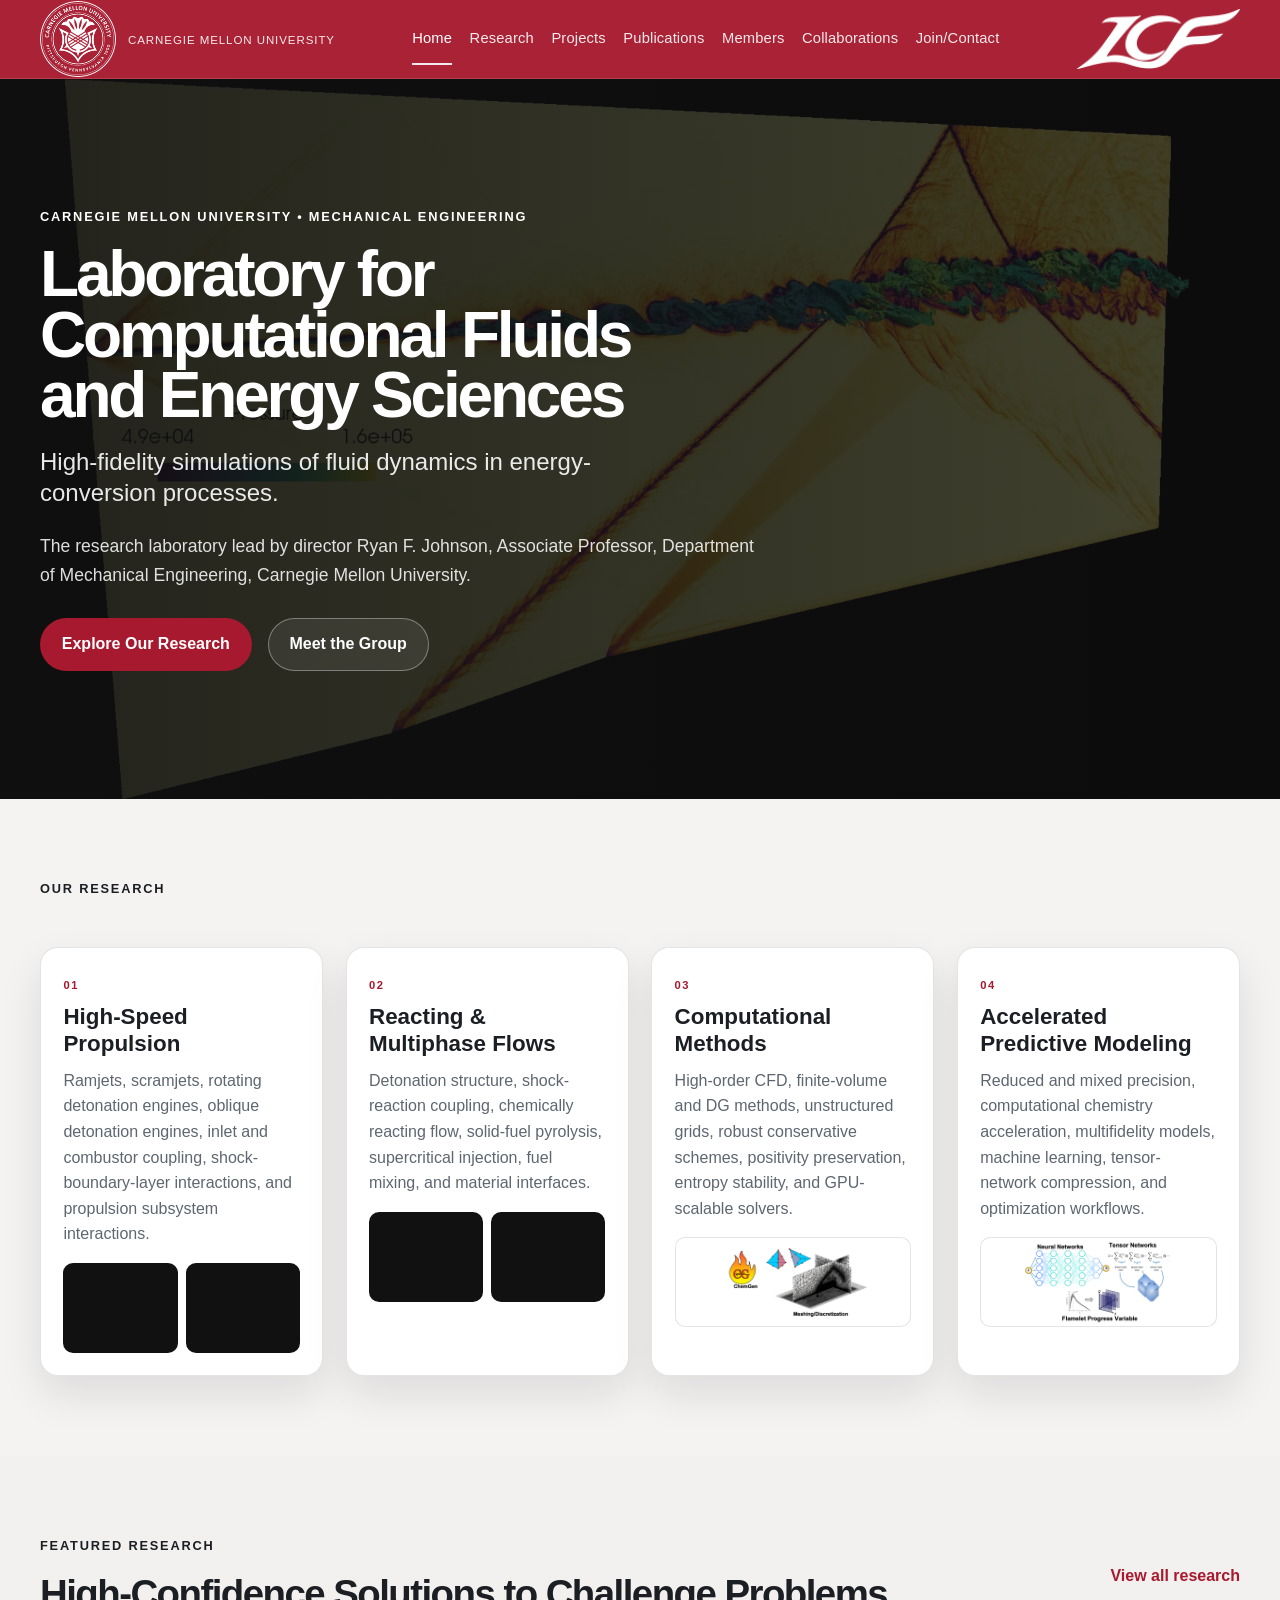
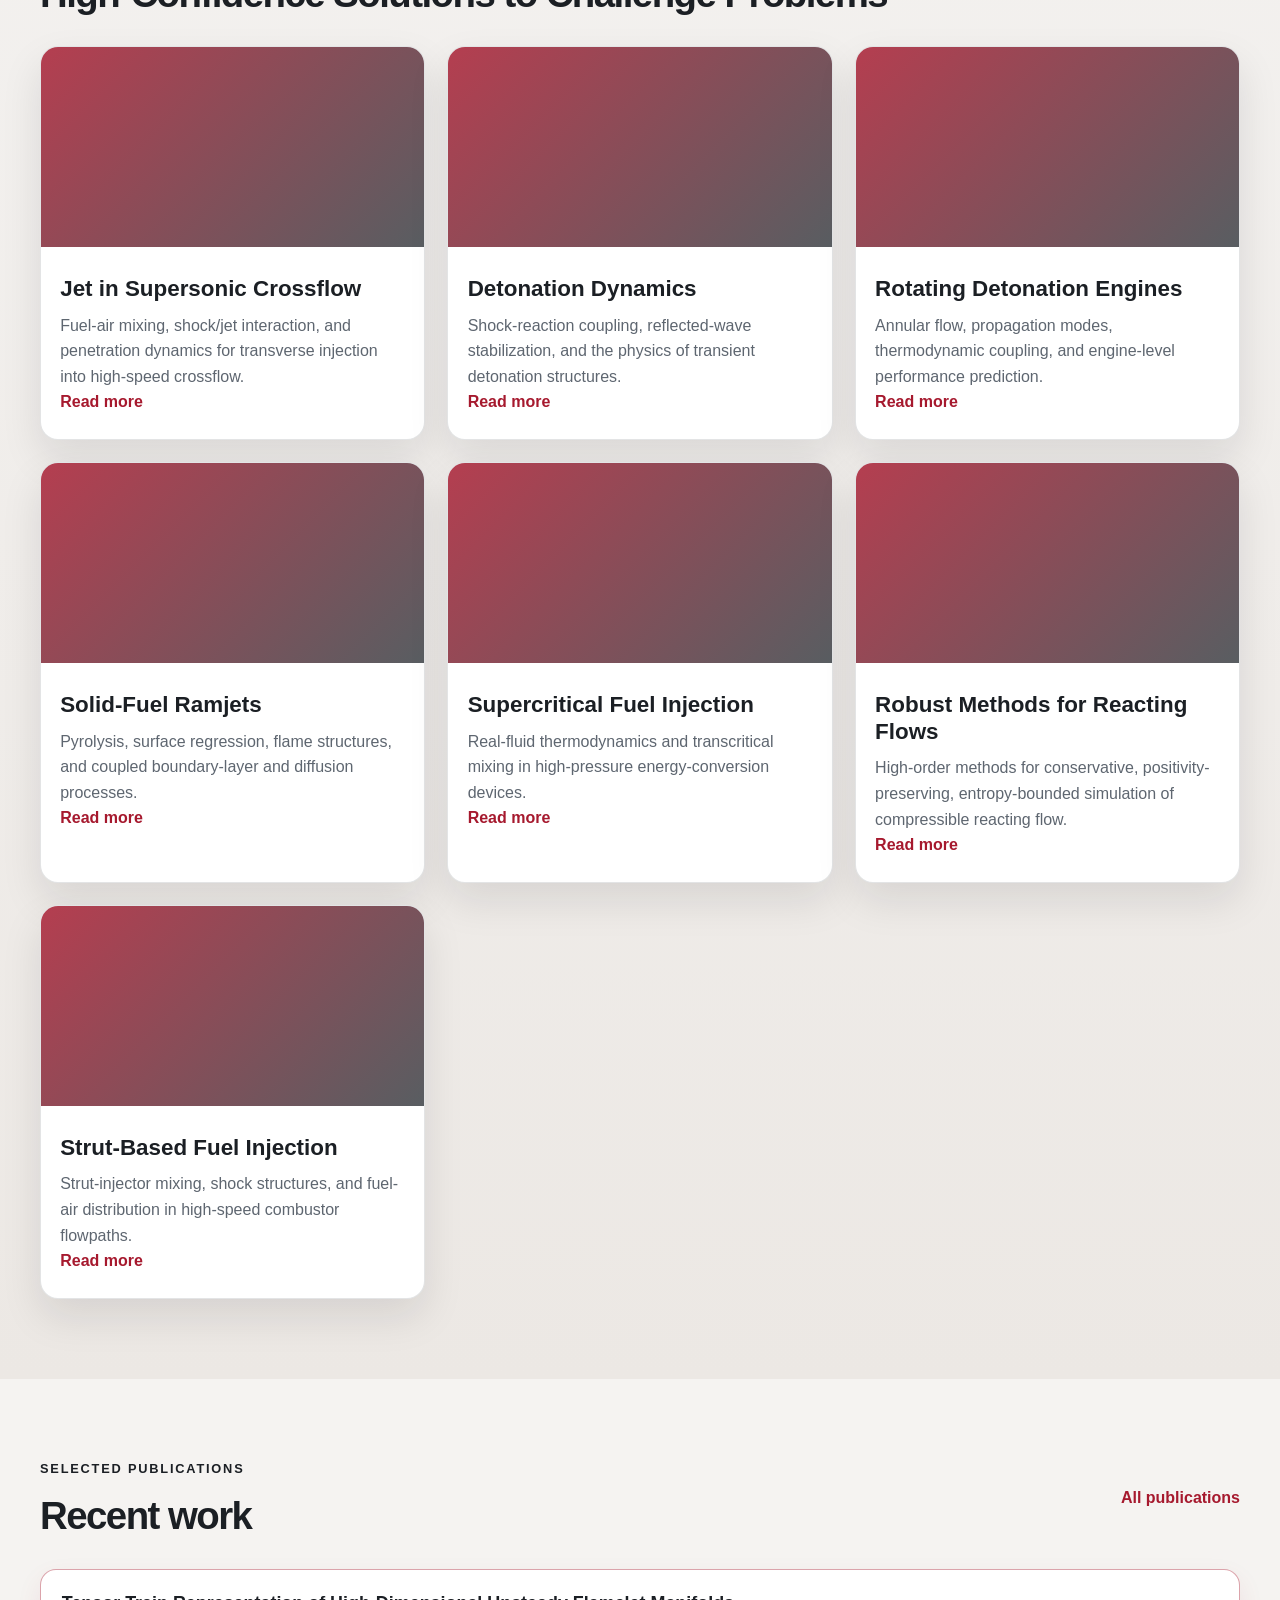
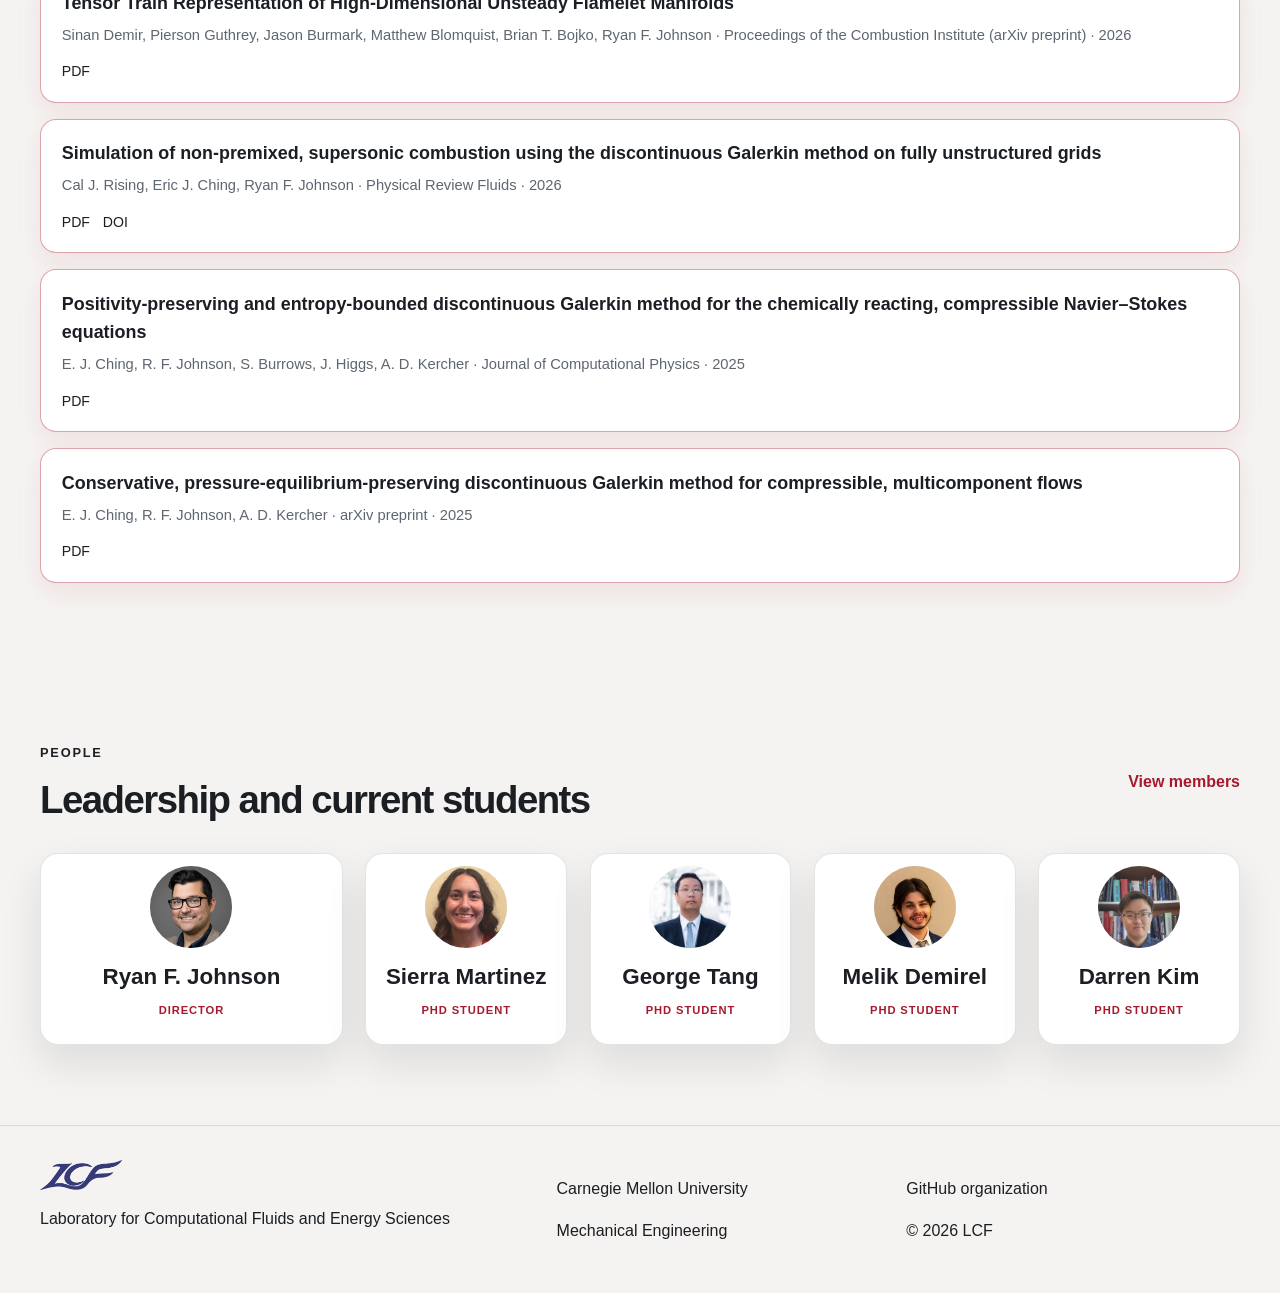
==== commit b43ec0b1: "Match Ryan's homepage card to the compact student card style Co-Authored-By: Claude Sonnet 5 <norepl" ====
--- a/index.html
+++ b/index.html
@@ -15,8 +15,8 @@
     <meta property="og:url" content="https://cmu-lcf.github.io/" />
     <link rel="canonical" href="https://cmu-lcf.github.io/" />
     <link rel="icon" href="assets/logos/lcf-logo-white.png?v=1" type="image/png" />
-    <link rel="stylesheet" href="assets/css/styles.css?v=20" />
-    <script defer src="assets/js/site.js?v=20"></script>
+    <link rel="stylesheet" href="assets/css/styles.css?v=21" />
+    <script defer src="assets/js/site.js?v=21"></script>
   </head>
   <body data-page="home">
     <header class="site-header">
@@ -254,14 +254,11 @@
           </div>
 
           <div class="people-row">
-            <article class="person-card profile-card large">
+            <article class="person-card profile-card">
               <img src="assets/people/ryan-johnson.jpg" alt="Ryan F. Johnson" style="object-position: top;" />
               <div class="person-copy">
                 <h3>Ryan F. Johnson</h3>
                 <p class="person-role">Director</p>
-                <p>Associate Professor</p>
-                <p>Mechanical Engineering</p>
-                <p>Carnegie Mellon University</p>
               </div>
             </article>
 
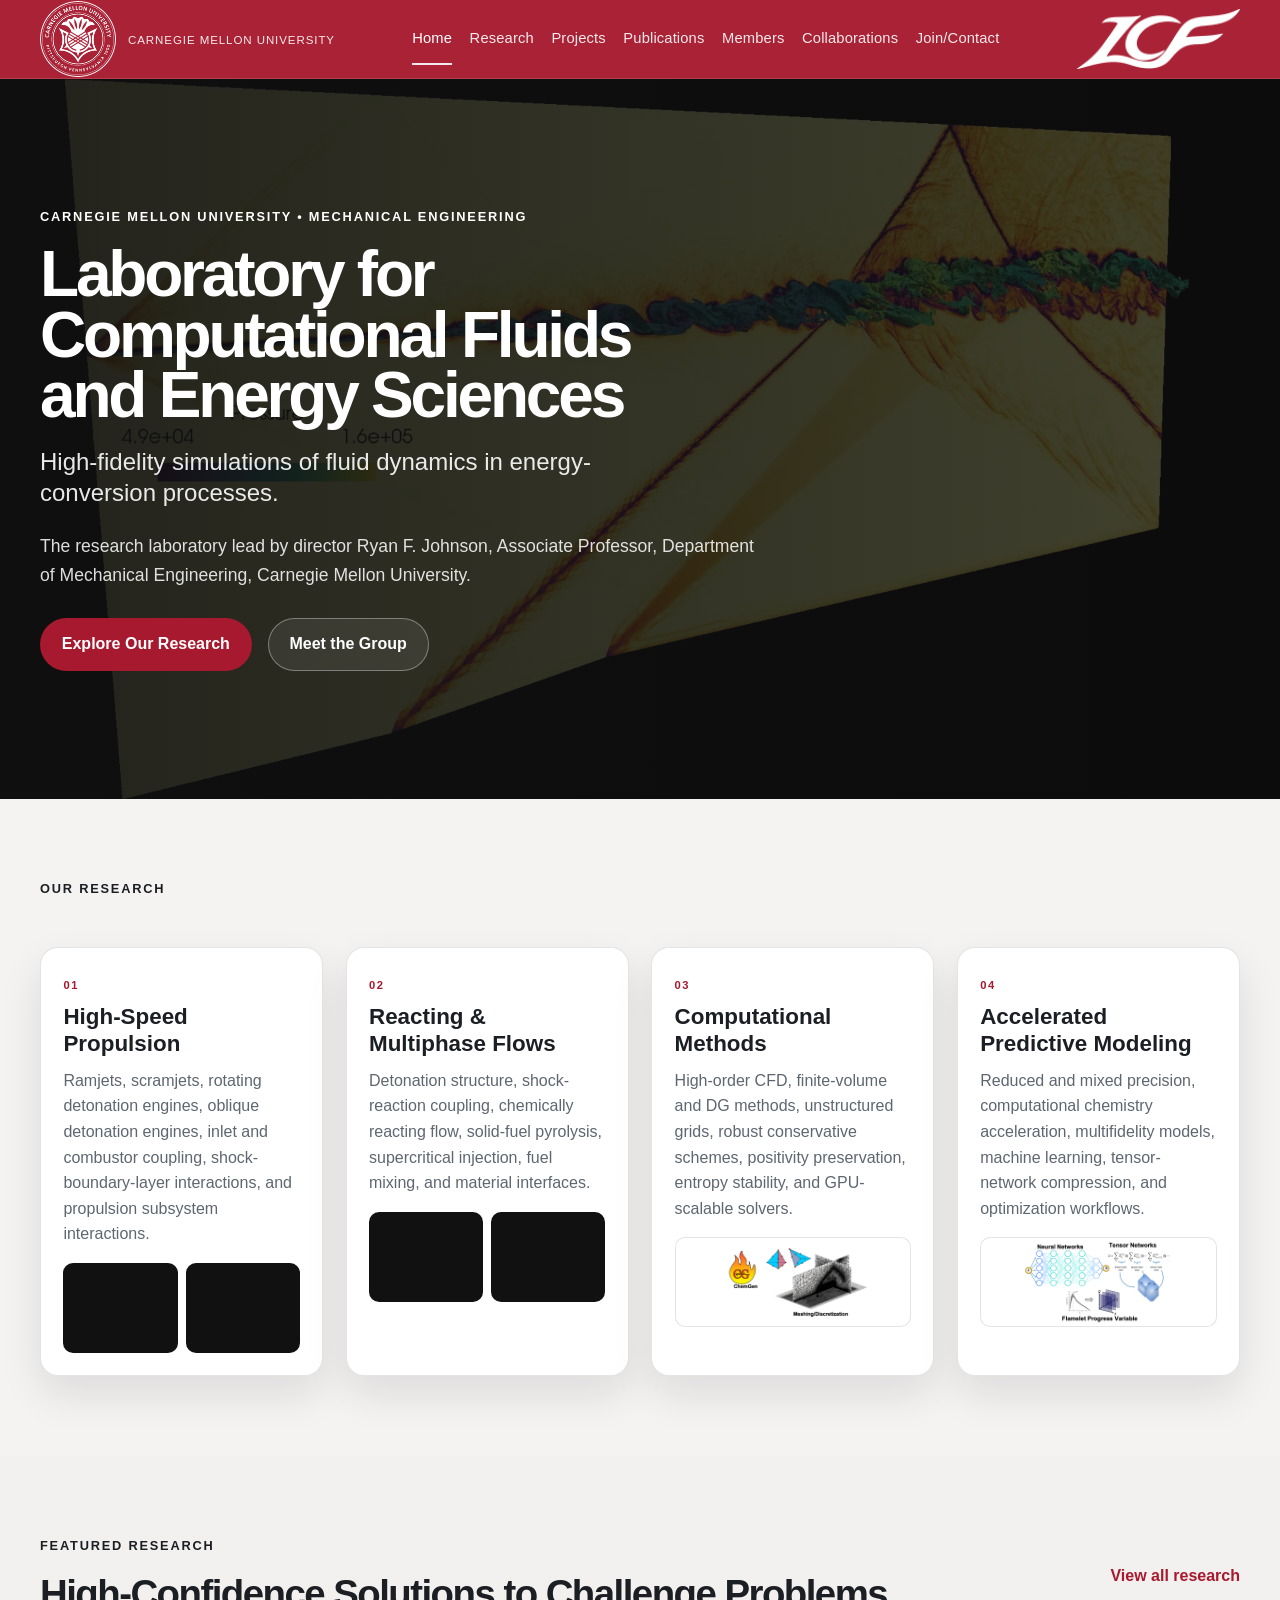
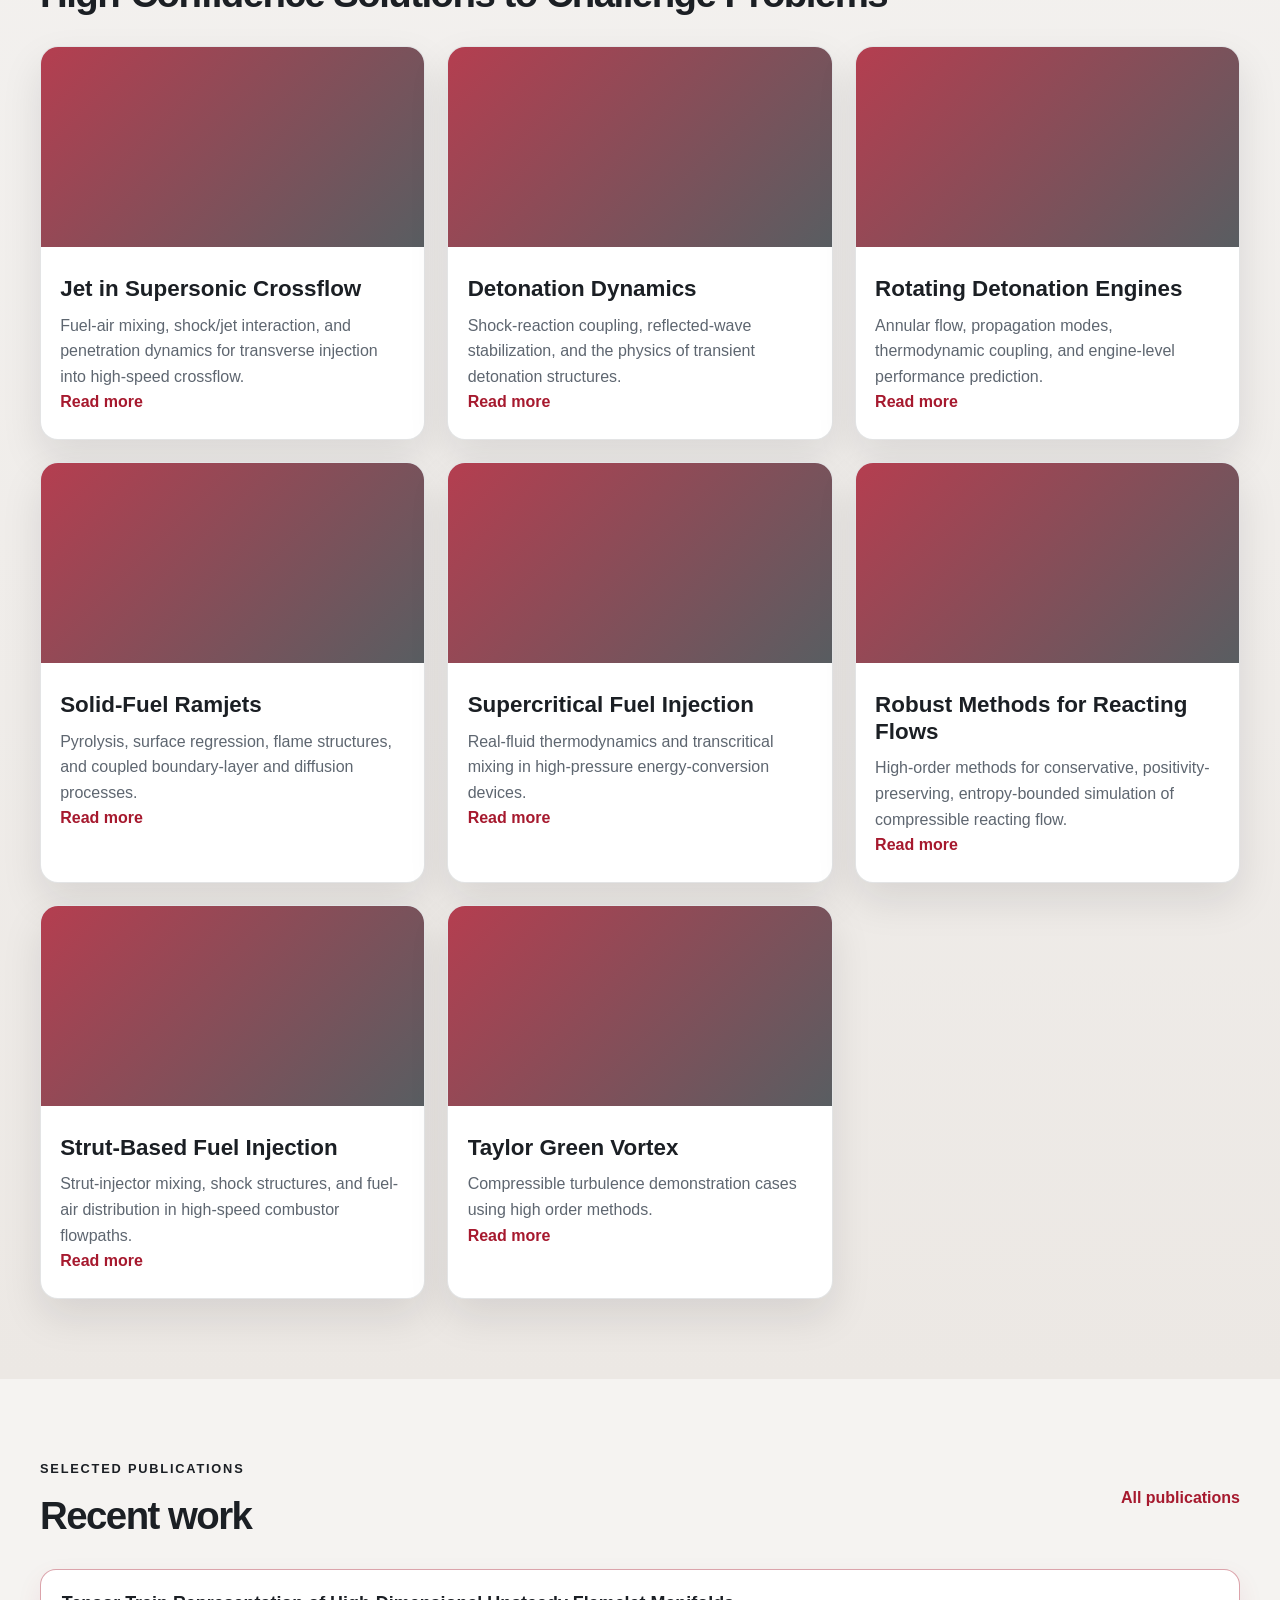
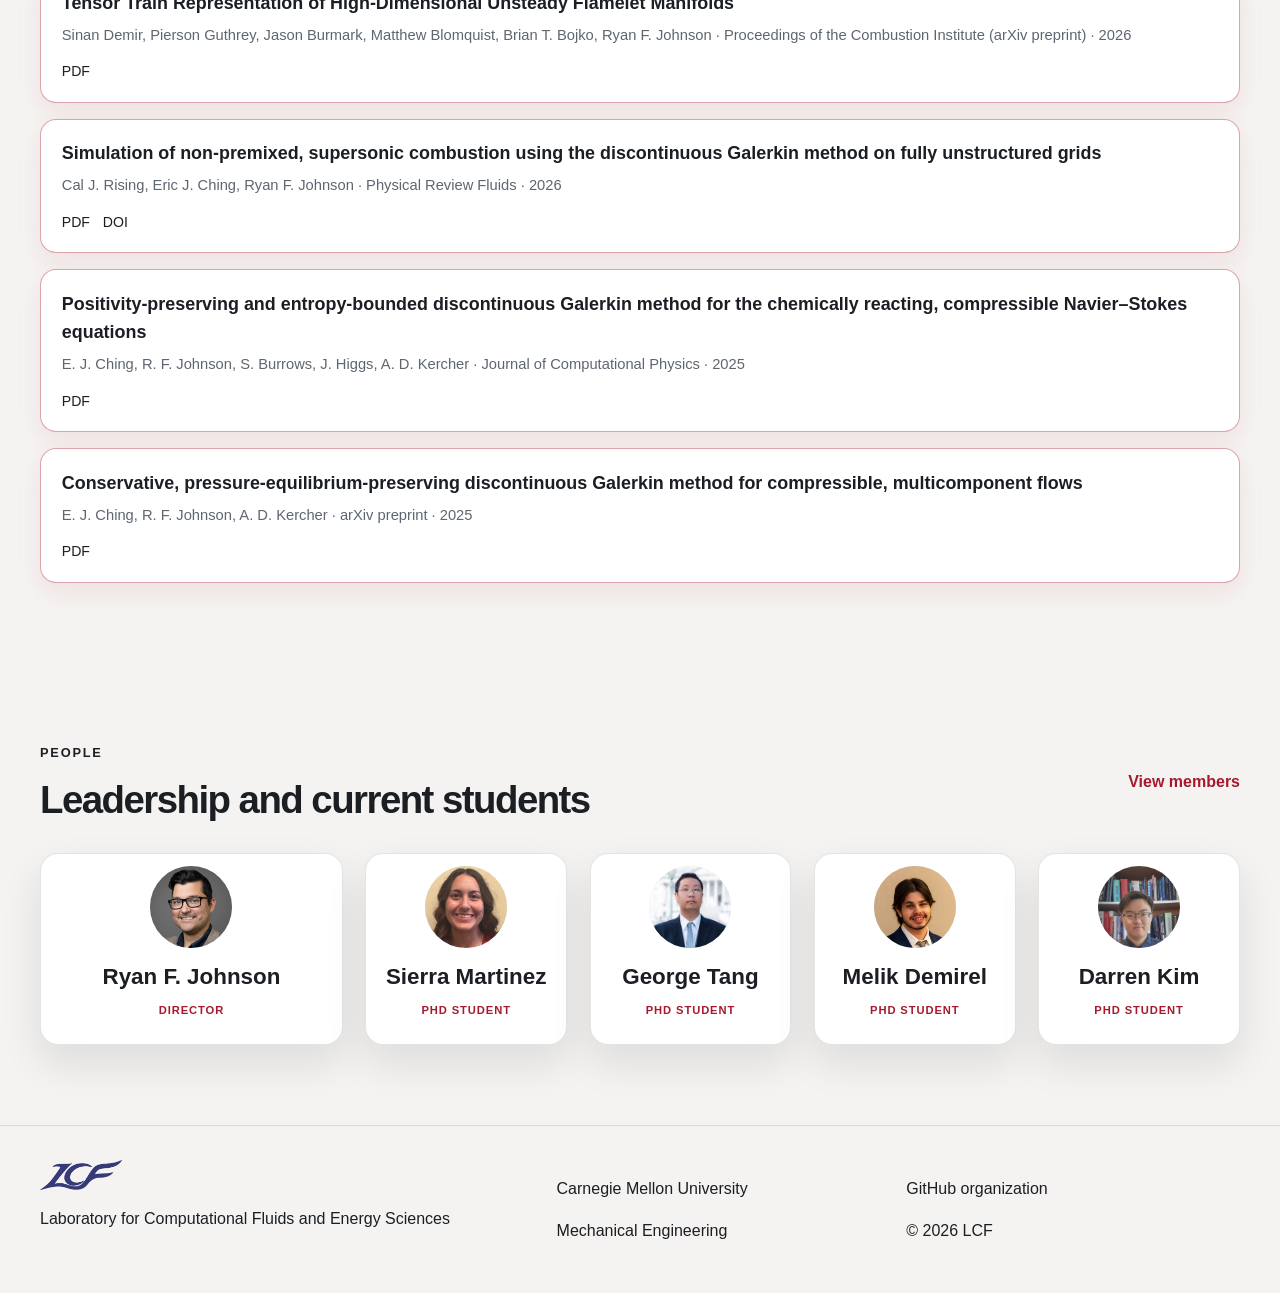
==== commit 26e894bc: "Move Taylor Green Vortex to High-Confidence Solutions section It's a research demonstration case, no" ====
--- a/index.html
+++ b/index.html
@@ -15,8 +15,8 @@
     <meta property="og:url" content="https://cmu-lcf.github.io/" />
     <link rel="canonical" href="https://cmu-lcf.github.io/" />
     <link rel="icon" href="assets/logos/lcf-logo-white.png?v=1" type="image/png" />
-    <link rel="stylesheet" href="assets/css/styles.css?v=21" />
-    <script defer src="assets/js/site.js?v=21"></script>
+    <link rel="stylesheet" href="assets/css/styles.css?v=25" />
+    <script defer src="assets/js/site.js?v=25"></script>
   </head>
   <body data-page="home">
     <header class="site-header">
@@ -226,6 +226,18 @@
                 <a href="research.html#high-speed-propulsion">Read more</a>
               </div>
             </article>
+            <article class="feature-card">
+              <div class="feature-media">
+                <video autoplay muted loop playsinline aria-label="Taylor Green Vortex simulation">
+                  <source src="video/web/tgv.mp4?v=1" type="video/mp4" />
+                </video>
+              </div>
+              <div class="feature-body">
+                <h3>Taylor Green Vortex</h3>
+                <p>Compressible turbulence demonstration cases using high order methods.</p>
+                <a href="research.html#computational-methods">Read more</a>
+              </div>
+            </article>
           </div>
         </div>
       </section>
--- a/assets/css/styles.css
+++ b/assets/css/styles.css
@@ -757,7 +757,8 @@
   margin-bottom: 0.9rem;
 }
 
-.project-card img {
+.project-card img,
+.project-card .project-media {
   width: 100%;
   height: 170px;
   object-fit: contain;
@@ -765,6 +766,11 @@
   background: #fff;
   border: 1px solid var(--line);
   margin-bottom: 0.9rem;
+}
+
+.project-card .project-media {
+  object-fit: cover;
+  background: #0b0b0b;
 }
 
 .director-card {
